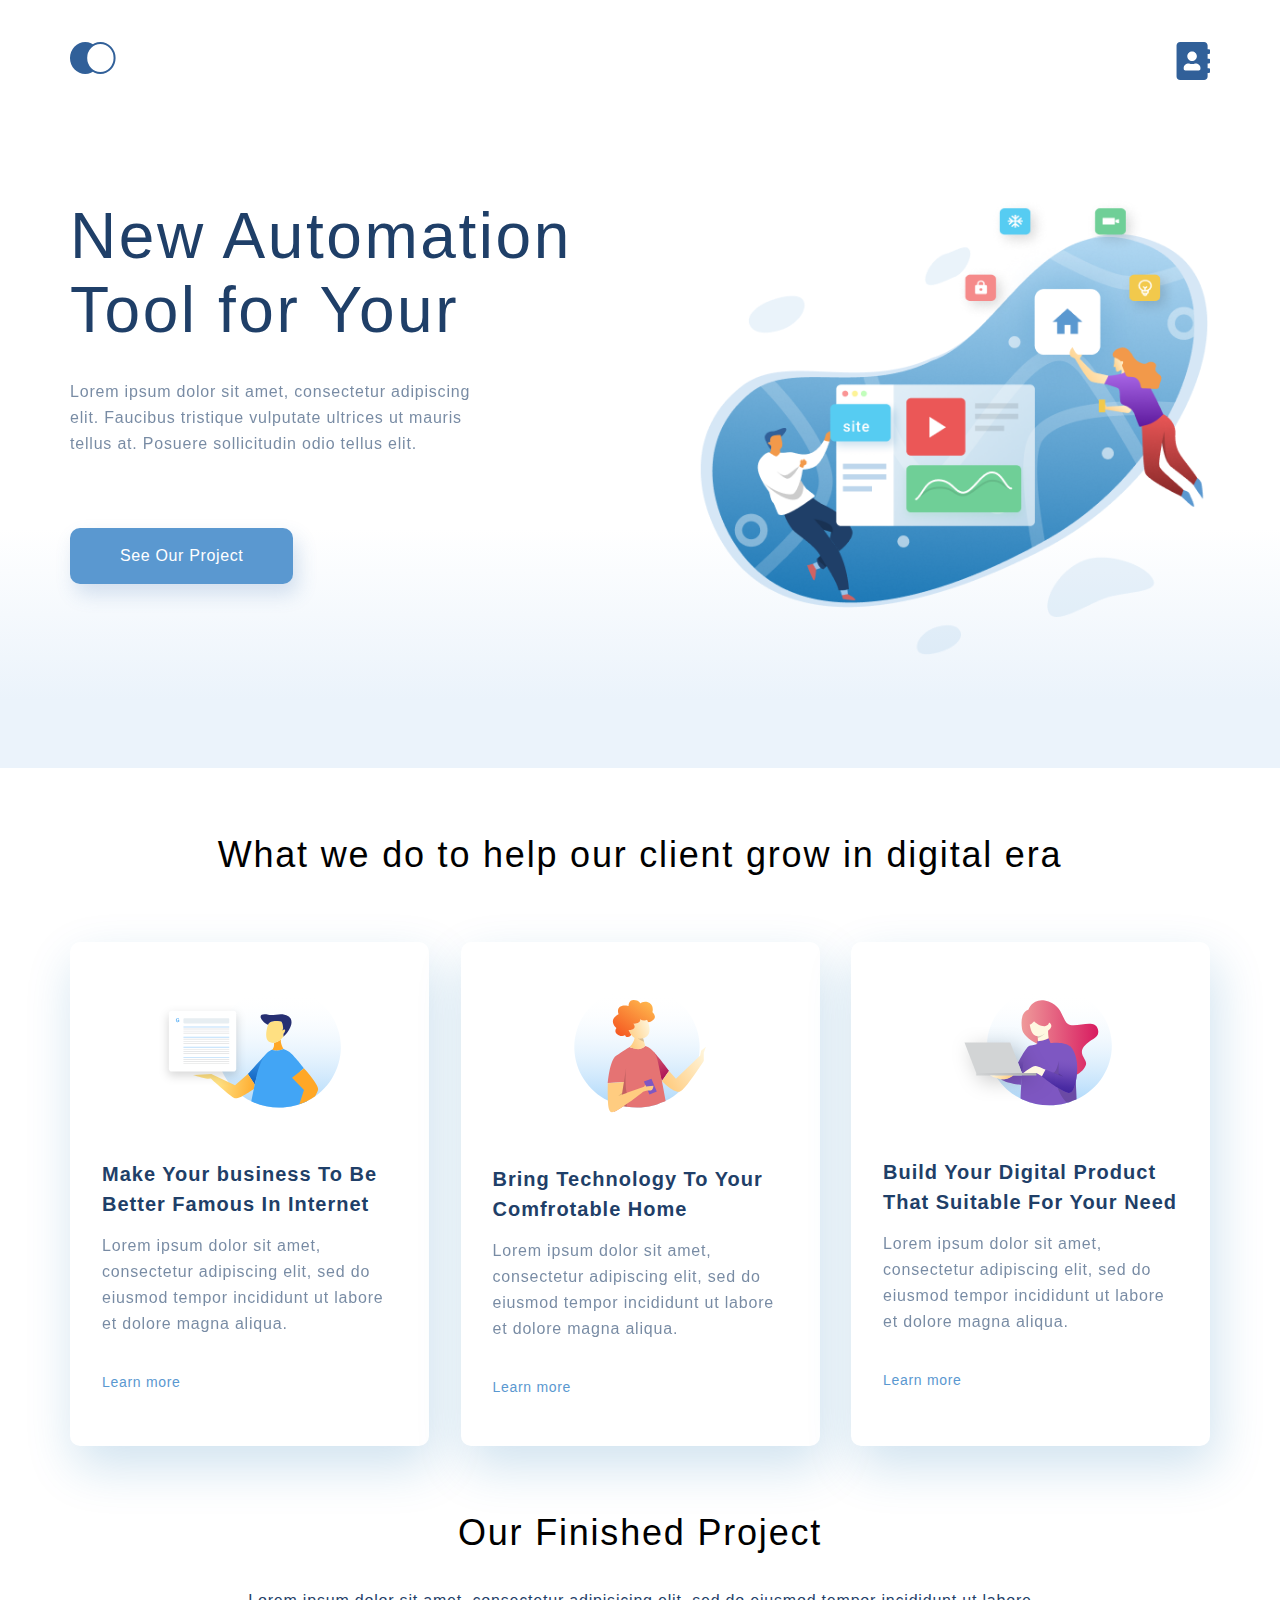
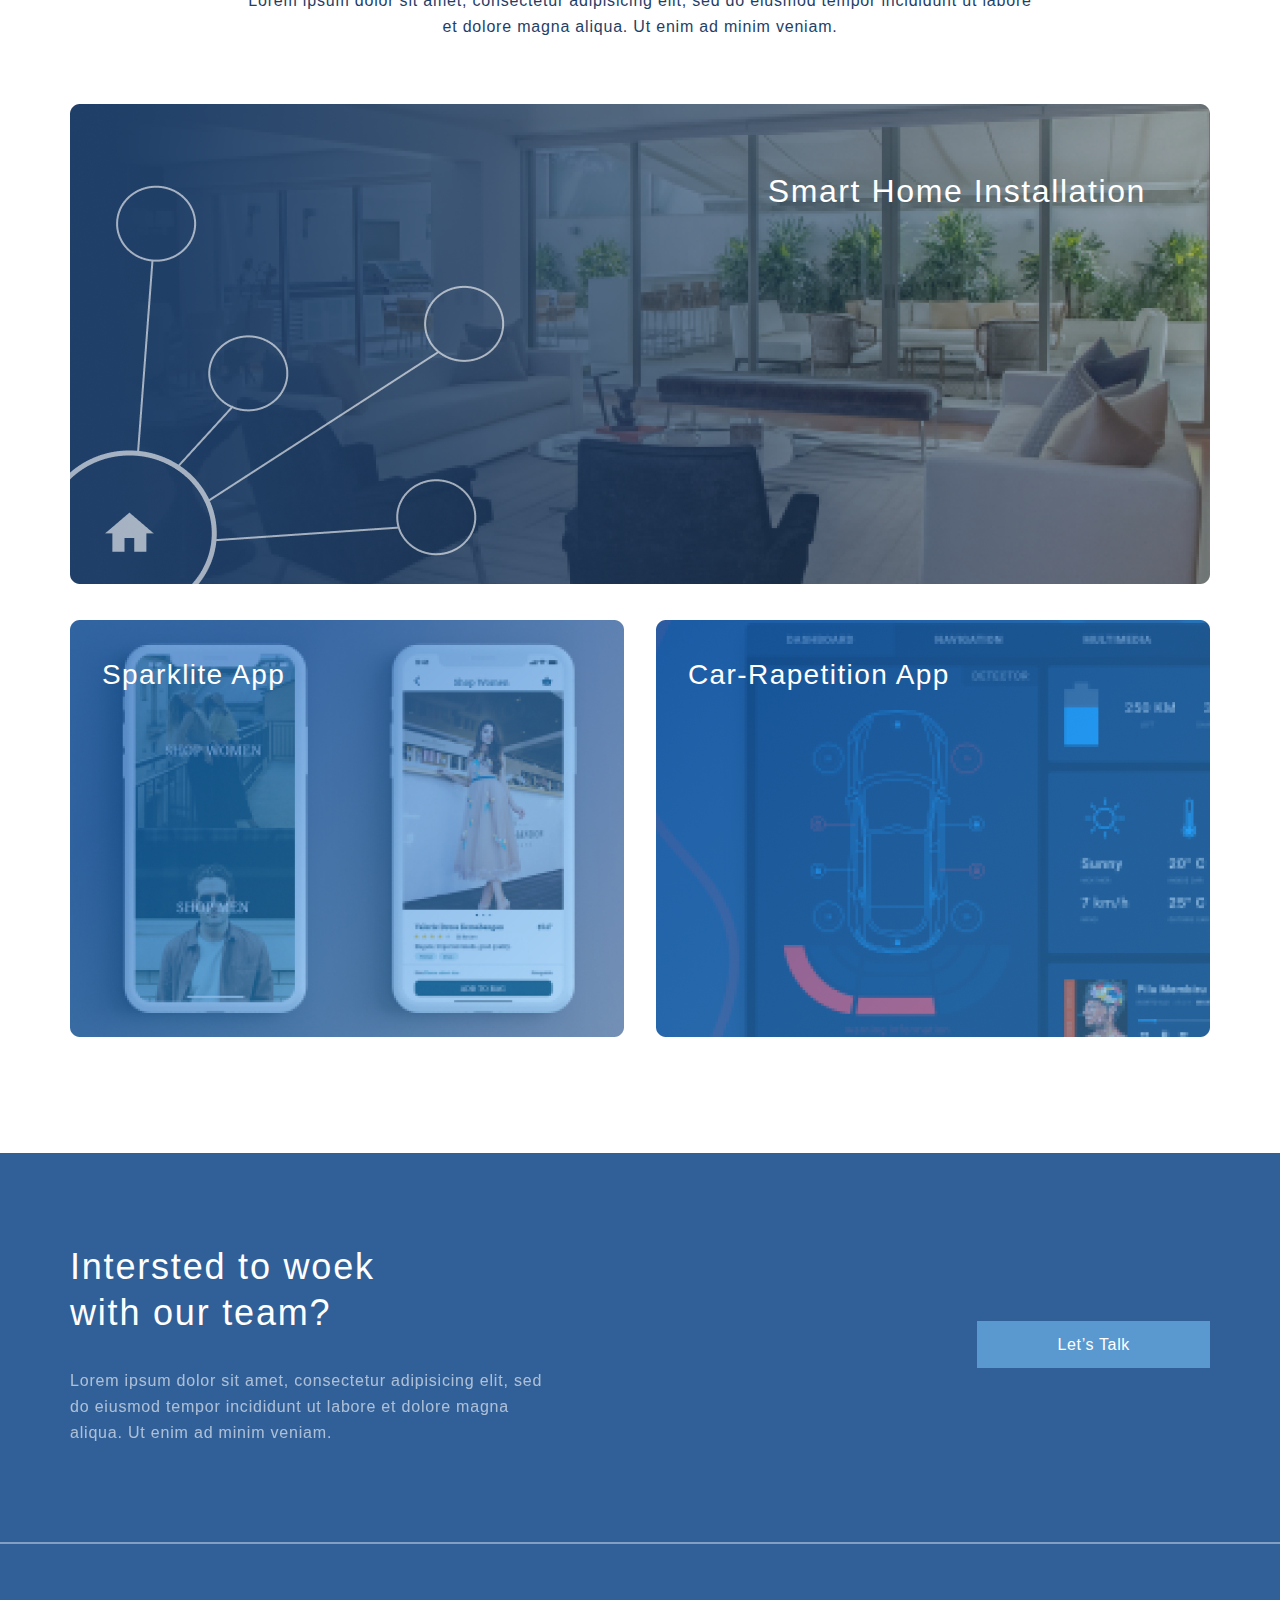
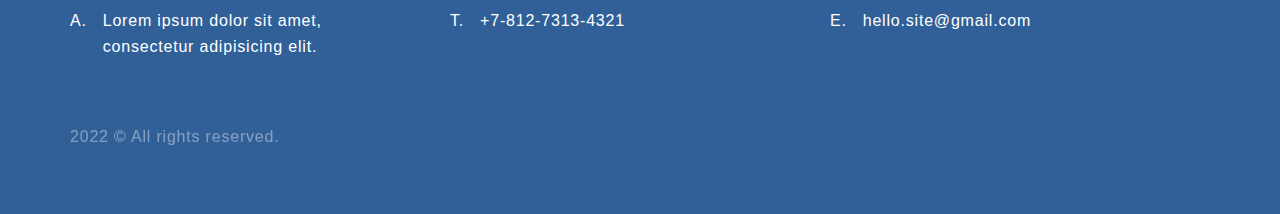
==== index.html @ 81e92c67 "Add files via upload" ====
<!DOCTYPE html>
<html lang="en">

<head>
    <meta charset="UTF-8">
    <meta http-equiv="X-UA-Compatible" content="IE=edge">
    <meta name="viewport" content="width=device-width, initial-scale=1.0">
    <link rel="stylesheet" href="style.css">
    <title>My website</title>
</head>

<body>
    <div class="top">
        <div class="container">
            <ul class="list top_menu">
                <li><a href="index.html"><img src="img/home.svg" alt="Logo"></a></li>
                <li><a href="contacts.html"><img src="img/contacts.svg" alt="Contacts"></a></li>
            </ul>
            <div class="top_text">
                <h1 class="top-heading">New Automation Tool for Your</h1>
                <p class="text">Lorem ipsum dolor sit amet, consectetur adipiscing elit. Faucibus tristique vulputate
                    ultrices ut mauris tellus at. Posuere sollicitudin odio tellus elit.</p>
                <a href="#" class="top_buttom">See Our Project</a>
            </div>
        </div>
    </div>

    <div class="what_we_do container">
        <h3 class="heading">What we do to help our client grow in digital era</h3>
        <div class="card_block">
            <div class="card_text">
                <img class="card_img" src="img/card_1.svg" alt="Card 1">
                <h4 class="mini-heading">Make Your business To Be Better Famous In Internet</h4>
                <p class="text">Lorem ipsum dolor sit amet, consectetur adipiscing elit, sed do eiusmod tempor
                    incididunt ut labore et dolore magna aliqua.</p>
                <a href="#" class="card_link">Learn more</a>
            </div>
            <div class="card_text">
                <img class="card_img" src="img/card_2.svg" alt="Card 2">
                <h4 class="mini-heading">Bring Technology To Your Comfrotable Home</h4>
                <p class="text">Lorem ipsum dolor sit amet, consectetur adipiscing elit, sed do eiusmod tempor
                    incididunt ut labore et dolore magna aliqua.</p>
                <a href="#" class="card_link">Learn more</a>
            </div>
            <div class="card_text">
                <img class="card_img" src="img/card_3.svg" alt="Card 3">
                <h4 class="mini-heading">Build Your Digital Product That Suitable For Your Need</h4>
                <p class="text">Lorem ipsum dolor sit amet, consectetur adipiscing elit, sed do eiusmod tempor
                    incididunt ut labore et dolore magna aliqua.</p>
                <a href="#" class="card_link">Learn more</a>
            </div>
        </div>
    </div>

    <div class="section container">
        <h3 class="heading">Our Finished Project</h3>
        <p class="text">Lorem ipsum dolor sit amet, consectetur adipisicing elit, sed do eiusmod tempor incididunt ut
            labore et dolore magna aliqua. Ut enim ad minim veniam.</p>
        <div class="section_item">
            <img class="section_img" src="img/section_1.png" alt="Photo 1">
            <p class="section_big_text">Smart Home Installation</p>
        </div>
        <div class="section_parent">
            <div class="section_item section_item_margin">
                <img class="section_img" src="img/section_2.png" alt="Photo 2">
                <p class="section_little_text">Sparklite App</p>
            </div>
            <div class="section_item">
                <img class="section_img" src="img/section_3.png" alt="Photo 3">
                <p class="section_little_text">Car-Rapetition App</p>
            </div>
        </div>
    </div>

    <div class="footer">
        <div class="footer_top container">
            <div class="footer_top_text">
                <h3 class="heading">Intersted to woek with our team?</h3>
                <p class="text">Lorem ipsum dolor sit amet, consectetur adipisicing elit, sed do eiusmod tempor
                    incididunt ut labore et dolore magna aliqua. Ut enim ad minim veniam.</p>
            </div>
            <div class="footer_buttom_block">
                <a href="#" class="footer_buttom">Let’s Talk</a>
            </div>
        </div>
        <hr class="hr">
        <div class="footer_bottom container">
            <ol class="footer_bottom_list_box">
                <li class="footer_bottom_list">Lorem ipsum dolor sit amet, consectetur
                    adipisicing elit.
                </li>
                <li class="footer_bottom_list">+7-812-7313-4321</li>
                <li class="footer_bottom_list">hello.site@gmail.com</li>
            </ol>
            <div class="footer_bottom_rights">
                <p class="text">2022 &copy; All rights reserved.</p>
            </div>
        </div>
    </div>
</body>

</html>
---- style.css ----
*{
    margin: 0;
    padding: 0;
}

.container {
    max-width: 1140px;
    margin: 0 auto;
}

.cont_container {
    max-width: 940px;
    margin: 0 auto;
}

body{ 
    font-family: sans-serif;
}

/* !!!!!!!!!!!!!!!!!!!!!!!!!!!!!!!!!!Настройка блоков шапки!!!!!!!!!!!!!!!!!!!!!!!!!!!!!!!!!!*/
.top{
    min-height: 768px;
    background: linear-gradient(0deg, #EBF3FB 8.84%, rgba(152, 195, 232, 0) 31.12%);
}

.top .container{
    display: flex;
    flex-direction: column;
    height: 100%;
}

.top_menu{
    margin-top: 42px;
    display: flex;
    justify-content: space-between;
}

.top_text{
    margin-top: 115px;
    flex-grow: 1;
    background-image: url(img/top_illustration.png);
    background-repeat: no-repeat;
    background-position: right top;
    background-size: 45%;
    padding-bottom: 80px;
}

.top-heading{
    width: 504px;
    font-weight: 300;
    font-size: 64px;
    line-height: 74px;
    letter-spacing: 0.04em;
    color: #1F3F68;
}

.top_text .text{
    width: 425px;
    margin-top: 32px;
}

.top_buttom{
    font-size: 16px;
    line-height: 26px;
    text-align: center;
    letter-spacing: 0.04em;
    color: #FFFFFF;
    background: #5A98D0;
    box-shadow: 5px 10px 20px rgba(53, 110, 173, 0.2);
    border-radius: 10px;
    margin-top: 71px;
    padding: 15px 50px;
    text-decoration: none;
    display: inline-block;
}

.top_contacts{
    background-image: url(img/top_contacts.png);
    background-size: cover;
    min-height: 250px;
    display: flex;
    margin: 54px 0px 57px;
}

.top_text_contacts{
    width: 780px;
    margin: 0px auto;
    text-align: center;
}

.top_text_contacts .text{
    font-weight: 400;
    font-size: 20px;
    line-height: 30px;
    text-align: center;
    letter-spacing: 0.04em; 
    color: rgba(255, 255, 255, 0.6);
    margin-bottom: 49px;
}

/* !!!!!!!!!!!!!!!!!!!!!!!!!!!!!!!!!!!!!Настройка блоков центра!!!!!!!!!!!!!!!!!!!!!!!!!!!!!!!*/
.what_we_do{
padding: 64px 0px;
}

.card_block{
    margin-top: 64px;
    display: flex;
    justify-content: space-between;
}

.card_text{
    width: 359px;
    padding: 44px 32px;
    box-sizing: border-box;
    background: #FFFFFF;
    box-shadow: 5px 20px 50px rgba(16, 112, 177, 0.2);
    border-radius: 10px;
    display: flex;
    flex-direction: column;
}

.card_img{
    align-self: center;
    margin-bottom: 51px;
}

.card_link{
    font-size: 14px;
    line-height: 30px;
    letter-spacing: 0.05em;
    color: #5A98D0;
    text-decoration: none;
    display: block;
    margin-top: 30px;
}

.section{
    margin-bottom: 112px;
}

.section .text{
    width: 70%;
    margin: 32px auto 64px;
    opacity: 1;
    text-align: center;
}

.section_parent{
    display: flex;
    justify-content: space-between;
    margin-top: 32px;
}

.section_item{
    position: relative;
    flex-grow: 1;
}

.section_item_margin{
    margin-right: 32px;
}

.section_img{
    width: 100%;
}

.section_big_text{
    font-size: 32px;
    line-height: 46px;
    text-align: right;
    letter-spacing: 0.05em;
    color: #FFFFFF;
    position: absolute;
    top: 64px;
    right: 64px;
}

.section_little_text{
    font-size: 28px;
    line-height: 46px;
    text-align: left;
    letter-spacing: 0.05em;
    color: #FFFFFF;
    position: absolute;
    top: 32px;
    left: 32px;
}

.WriteTo{
    display: flex;
    justify-content: space-between;
}

.main_text_contacts{
    width: 300px;
}

.main_text_contacts img{
    margin: 78px 0px 16px;
}

.main_text_contacts .mini-heading{
    letter-spacing: 0.04em;
    margin: 40px 0px 24px;
}

.main_text_contacts .list li{
    font-weight: 300;
    font-size: 16px;
    line-height: 26px;
    letter-spacing: 0.04em;
    color: #1F3F68;
    opacity: 0.6;
    margin-bottom: 16px;
}

.icPhone li::before {
    content: url(img/ic_phone_18px.svg);
    margin-right: 18px;
}

.icInternet img{
    margin: 0px 18px 0px 0px;
}

.icEmail img{
    margin: 0px 18px 0px 0px;
}

.link{
    font-weight: 400;
    font-size: 16px;
    line-height: 26px;
    letter-spacing: 0.05em;
    color: #1F3F68;
    text-decoration: none;
}

.main_form_send{
    width: 540px;
    padding: 56px;
    box-sizing: border-box;
    background: #FFFFFF;
    box-shadow: 5px 10px 50px rgba(16, 112, 177, 0.2);
    border-radius: 10px;
}

.main_form_send .mini-heading{
    margin-bottom: 48px;
}

.main_form_send p{
    font-weight: 400;
    font-size: 16px;
    line-height: 30px;
    letter-spacing: 0.04em;
    color: #1F3F68;
    opacity: 0.8;
}

.main_map_block{
    margin: 96px 0px 112px;
    text-align: center;
}

.map{
    width: 100%;
    height: 480px;
}

/* !!!!!!!!!!!!!!!!!!!!!!!!!!!!!!!!Настройка блоков подвала!!!!!!!!!!!!!!!!!!!!!!!!!!!!!!!!!*/
.footer{
    background: #316099;
}

.footer_top{
    display: flex;
    justify-content: space-between;
    padding: 91px 0px 96px;
}

.footer_top_text{
    width: 495px; 
}

.footer_top_text .heading{
    width: 340px;
    font-weight: normal;
    color: #FFFFFF;
    text-align: left;
}

.footer_top_text .text{
    color: #FFFFFF;
    margin-top: 32px;
}

.footer_buttom_block{
    align-self: center;
}

.footer_buttom{
    font-size: 16px;
    line-height: 26px;
    text-align: center;
    letter-spacing: 0.04em;
    color: #FFFFFF;
    background: #5A98D0;
    text-decoration: none;
    padding: 15px 80px;
}

.hr{
    opacity: 0.4;
    border: 1px solid #FFFFFF;
}

.footer_bottom{
    padding: 64px 0px;
}

.footer_bottom_list_box{
    display: flex;
    justify-content: space-between;
    font-size: 16px;
    line-height: 26px;
    letter-spacing: 0.05em;
    color: #FFFFFF;
}

.footer_bottom_list{
    flex-grow: 1;
    flex-basis: 33.3333%;
    display: flex;
    margin-right: 32px;
}

.footer_bottom_list:first-child::before{
    content: 'A. ';
    margin-right: 16px;
}

.footer_bottom_list:nth-child(2)::before{
    content: 'T. ';
    margin-right: 16px;
}

.footer_bottom_list:last-child::before{
    content: 'E. ';
    margin-right: 16px;
}


.footer_bottom_rights .text{
    margin-top: 64px;
    color: #FFFFFF;
    opacity: 0.4;
}

/* !!!!!!!!!!!!!!!!!!!!!!Настройка классов для тегов!!!!!!!!!!!!!!!!!!!!!!!!!!!!!!*/
.text{
    font-size: 16px;
    line-height: 26px;
    letter-spacing: 0.05em;
    opacity: 0.6;
    color: #1F3F68;
}

.heading{
    font-weight: 300;
    font-size: 36px;
    line-height: 46px;
    text-align: center;
    letter-spacing: 0.05em;
}

.heading-contact{
    font-weight: 500;
    font-size: 44px;
    line-height: 74px;
    letter-spacing: 0.04em;
    color: #FFFFFF;
    margin-bottom: 16px;
    margin-top: 50px;
}

.mini-heading{
    font-size: 20px;
    line-height: 30px;
    color: #1F3F68;
    letter-spacing: 0.05em;
    margin-bottom: 14px;
}

.list{
    list-style-type: none;
}

.input{
    height: 72px;
    width: 100%;
    padding: 21px 36px;
    border: 1px solid #356EAD;
    box-sizing: border-box;
    border-radius: 10px;
    margin: 8px 0px 32px;
    opacity: 0.4;
}

.inputText{
    height: 144px;
}

.button{
    margin-top: 72px;
    width: 100%;
    height: 72px;
    background: #5A98D0;
    box-shadow: 5px 20px 50px rgba(16, 112, 177, 0.2);
    border-radius: 10px;
    font-weight: 500;
    font-size: 16px;
    line-height: 26px;
    text-align: center;
    color: #FFFFFF;
    text-transform: uppercase;
}

@media (max-width: 1024px) {
    .container{
        padding-left: 32px;
        padding-right: 32px;
    }
/* !!!!!!!!!!!!!!!!!!!!!!!!!!!!!!!!!!Настройка блоков шапки!!!!!!!!!!!!!!!!!!!!!!!!!!!!!!!!!!*/
    .top_text{
        background-position: right 167px;
        padding-bottom: 170px;
    }

    .top_menu{
        margin-top: 21px;
    }

    .top_contacts{
        margin: 46px 0px 64px;
    }

    .top_text_contacts{
        width: 520px;
    }

    .button{
        margin-top: 48px;
    }
/* !!!!!!!!!!!!!!!!!!!!!!!!!!!!!!!!!!!!!Настройка блоков центра!!!!!!!!!!!!!!!!!!!!!!!!!!!!!!!*/
    .what_we_do{
        padding: 64px 32px 127px;
    }

    .card_block{
        flex-direction: column;
        align-items: center;
    }

    .card_text{
        margin-bottom: 32px;
    }

    .WriteTo{
        flex-direction: column;
        align-items: center;
    }

    .main_text_contacts img {
        margin: 0px 0px 16px;
    }

    .icInternet img {
        margin: 0px 18px 0px 0px;
    }

    .icEmail img {
        margin: 0px 18px 0px 0px;
    }

    .main_form_send{
        margin-top: 48px;
        width: 520px;
    }

    .section{
        margin-bottom: 109px;
    }

    .main_map_block{
        margin: 64px 0px;
    }

    .map{
        height: 392px;
    }
/* !!!!!!!!!!!!!!!!!!!!!!!!!!!!!!!!Настройка блоков подвала!!!!!!!!!!!!!!!!!!!!!!!!!!!!!!!!!*/

    .footer .container{
        padding-left: 117px;
        padding-right: 116px;
    }

    .footer_top{
        padding: 47px 0px 64px;
    }

    .footer_top_text{
        width: 336px;
    }

    .footer_buttom{
        padding: 10px 22px;
    }

    .footer_bottom_list_box{
        flex-direction: column;
    }

    .footer_bottom_list{
        margin-bottom: 25px;
    }

    .footer_bottom_rights .text {
        margin-top: 39px;
    }
}

@media (max-width: 667px) {
    .container {
        padding-left: 18px;
        padding-right: 18px;
    }
/* !!!!!!!!!!!!!!!!!!!!!!!!!!!!!!!!!!Настройка блоков шапки!!!!!!!!!!!!!!!!!!!!!!!!!!!!!!!!!!*/
    .top{
        min-height: 376px;
        padding-bottom: 41px;
        box-sizing: border-box;
    }

    .top_contacts{
        margin: 30px 0px 46px;
    }

    .top_menu{
        margin-top: 21px;
    }

    .top_text{
        margin-top: 36px;
        width: 100%;
        text-align: center;
        background-image: none;
        padding-bottom: 0px;
    }

    .top-heading{
        width: 100%;
        font-size: 32px;
        line-height: 38px;
    }

    .top_text .text{
        width: 100%;
        margin-top: 12px;
    }

    .top_buttom{
        font-size: 12px;
        line-height: 26px;
        margin-top: 32px;
        padding: 0px 8px;
    }

    .top_text_contacts{
        width: 341px;
    }

    .heading-contact{
        margin-bottom: 32px;
        font-size: 24px;
        line-height: 28px;
    }

    .top_text_contacts .text{
        font-size: 16px;
        margin-bottom: 61px;
    }
/* !!!!!!!!!!!!!!!!!!!!!!!!!!!!!!!!!!!!!Настройка блоков центра!!!!!!!!!!!!!!!!!!!!!!!!!!!!!!!*/
    .what_we_do{
        padding: 48px 18px 64px;
    }

    .heading{
        font-size: 24px;
        line-height: 28px;
    }
    .card_block{
        margin-top: 32px;
    }

    .card_text{
        width: 100%;
    }

    .section{
        margin-bottom: 82px;
    }

    .section .text{
        width: 100%;
    }

    .section_big_text{
        font-size: 16px;
        line-height: 19px;
        top: 16px;
        right: 16px;
    }

    .section_little_text{
        font-size: 16px;
        line-height: 19px;
        top: 26px;
        left: 16px;
    }

    .section_parent{
        flex-direction: column;
        margin-top: 16px;

    }

    .section_item_margin{
        margin: 0px 0px 16px;
    }

    .main_text_contacts .mini-heading{
        margin-top: 32px;
    }

    .main_form_send{
        width: 342px;
        padding: 36px;
    }

    .main_form_send .mini-heading{
        margin-bottom: 31px;
        font-size: 16px;
        letter-spacing: 0.04em;
    }

    .input{
        height: 46px;
        margin: 5px 0px 21px;
        padding: 13px 22px;
    }

    .inputText{
        height: 93px;
    }

    .button{
        height: 46px;
        margin-top: 25px;
    }

    .main_map_block{
        margin: 32px 0px;
    }

    .map{
        height: 349px;
    }
/* !!!!!!!!!!!!!!!!!!!!!!!!!!!!!!!!Настройка блоков подвала!!!!!!!!!!!!!!!!!!!!!!!!!!!!!!!!!*/

    .footer .container {
        padding-left: 16px;
        padding-right: 16px;
        text-align: center;
        flex-direction: column;
    }

    .footer_top{
        padding: 18px 16px 41px;
    }

    .footer_top_text .heading {
        text-align: center;
        width: 100%;
    }

    .footer_top_text {
        width: 100%;
    }

    .footer_buttom_block {
        margin-top: 40px;
    }

    .footer_bottom {
        padding: 32px 0px;
    }

    .footer_bottom_list{
        margin-bottom: 17px;
        text-align: left;
    }

    .footer_bottom_rights .text {
        margin-top: 20px;
    }
}
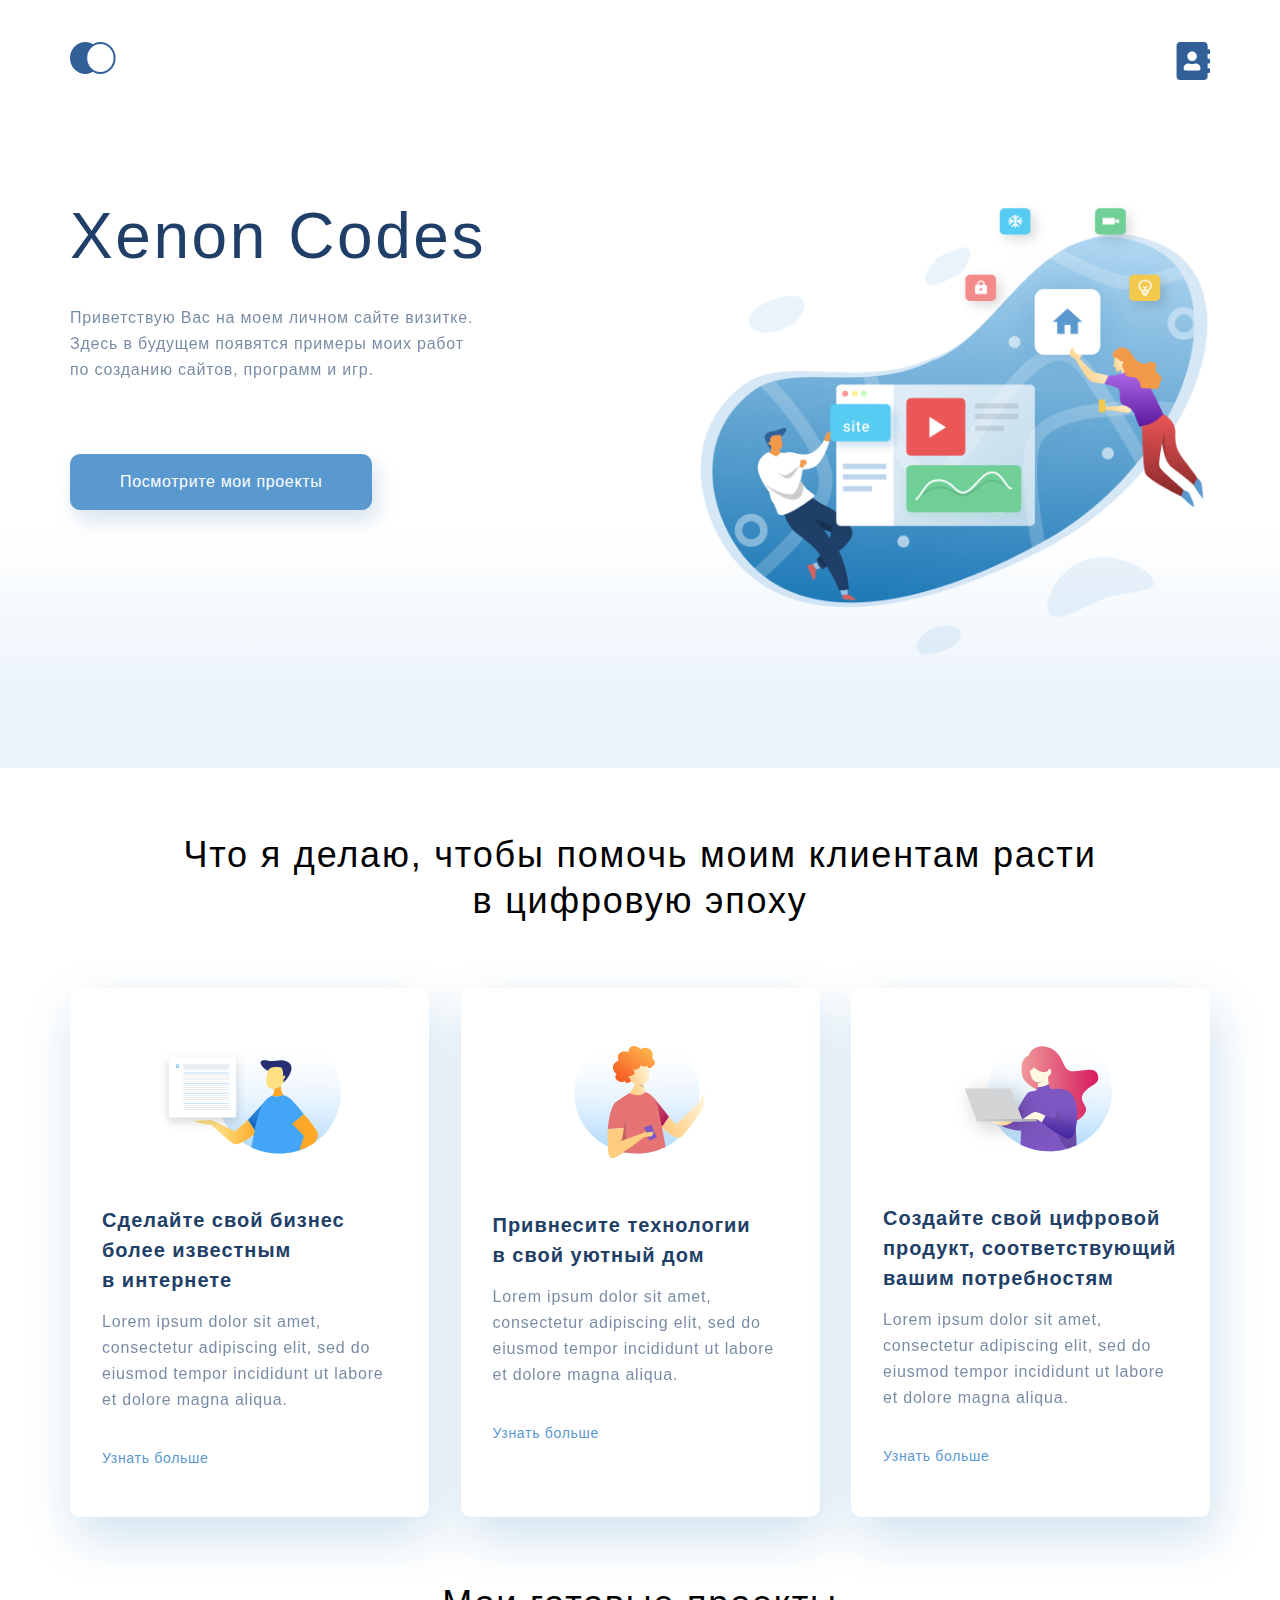
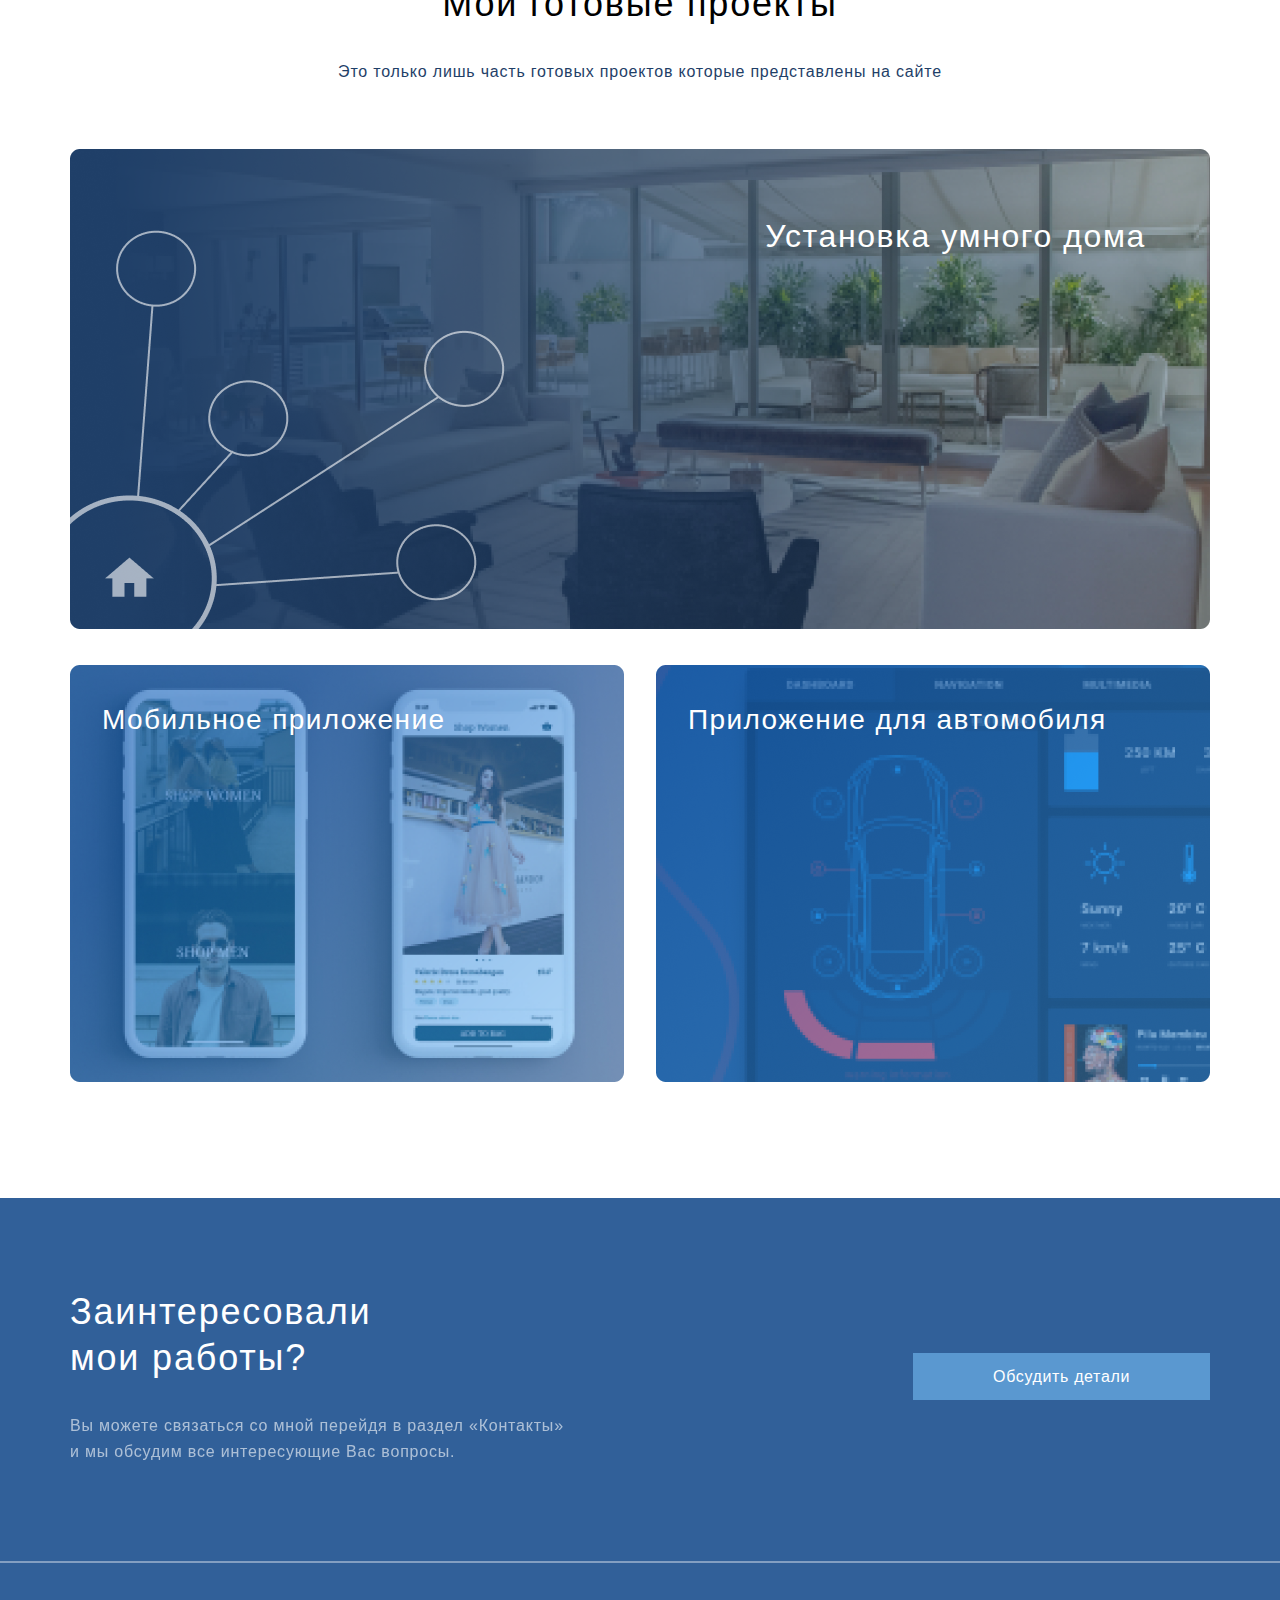
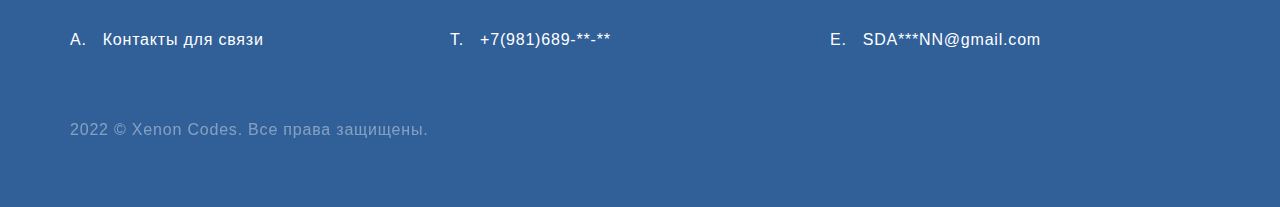
==== commit 538e3a44: "Translated into Russian + a couple of small changes in padding." ====
--- a/index.html
+++ b/index.html
@@ -17,57 +17,56 @@
                 <li><a href="contacts.html"><img src="img/contacts.svg" alt="Contacts"></a></li>
             </ul>
             <div class="top_text">
-                <h1 class="top-heading">New Automation Tool for Your</h1>
-                <p class="text">Lorem ipsum dolor sit amet, consectetur adipiscing elit. Faucibus tristique vulputate
-                    ultrices ut mauris tellus at. Posuere sollicitudin odio tellus elit.</p>
-                <a href="#" class="top_buttom">See Our Project</a>
+                <h1 class="top-heading">Xenon Codes</h1>
+                <p class="text">Приветствую Вас на&nbsp;моем личном сайте визитке. Здесь в&nbsp;будущем появятся примеры
+                    моих работ по&nbsp;созданию сайтов, программ и&nbsp;игр.</p>
+                <a href="#" class="top_buttom">Посмотрите мои проекты</a>
             </div>
         </div>
     </div>
 
     <div class="what_we_do container">
-        <h3 class="heading">What we do to help our client grow in digital era</h3>
+        <h3 class="heading">Что я&nbsp;делаю, чтобы помочь моим клиентам расти в&nbsp;цифровую эпоху</h3>
         <div class="card_block">
             <div class="card_text">
                 <img class="card_img" src="img/card_1.svg" alt="Card 1">
-                <h4 class="mini-heading">Make Your business To Be Better Famous In Internet</h4>
+                <h4 class="mini-heading">Сделайте свой бизнес более известным в&nbsp;интернете</h4>
                 <p class="text">Lorem ipsum dolor sit amet, consectetur adipiscing elit, sed do eiusmod tempor
                     incididunt ut labore et dolore magna aliqua.</p>
-                <a href="#" class="card_link">Learn more</a>
+                <a href="#" class="card_link">Узнать больше</a>
             </div>
             <div class="card_text">
                 <img class="card_img" src="img/card_2.svg" alt="Card 2">
-                <h4 class="mini-heading">Bring Technology To Your Comfrotable Home</h4>
+                <h4 class="mini-heading">Привнесите технологии в&nbsp;свой уютный дом</h4>
                 <p class="text">Lorem ipsum dolor sit amet, consectetur adipiscing elit, sed do eiusmod tempor
                     incididunt ut labore et dolore magna aliqua.</p>
-                <a href="#" class="card_link">Learn more</a>
+                <a href="#" class="card_link">Узнать больше</a>
             </div>
             <div class="card_text">
                 <img class="card_img" src="img/card_3.svg" alt="Card 3">
-                <h4 class="mini-heading">Build Your Digital Product That Suitable For Your Need</h4>
+                <h4 class="mini-heading">Создайте свой цифровой продукт, соответствующий вашим потребностям</h4>
                 <p class="text">Lorem ipsum dolor sit amet, consectetur adipiscing elit, sed do eiusmod tempor
                     incididunt ut labore et dolore magna aliqua.</p>
-                <a href="#" class="card_link">Learn more</a>
+                <a href="#" class="card_link">Узнать больше</a>
             </div>
         </div>
     </div>
 
     <div class="section container">
-        <h3 class="heading">Our Finished Project</h3>
-        <p class="text">Lorem ipsum dolor sit amet, consectetur adipisicing elit, sed do eiusmod tempor incididunt ut
-            labore et dolore magna aliqua. Ut enim ad minim veniam.</p>
+        <h3 class="heading">Мои готовые проекты</h3>
+        <p class="text">Это только лишь часть готовых проектов которые представлены на&nbsp;сайте</p>
         <div class="section_item">
             <img class="section_img" src="img/section_1.png" alt="Photo 1">
-            <p class="section_big_text">Smart Home Installation</p>
+            <p class="section_big_text">Установка умного дома</p>
         </div>
         <div class="section_parent">
             <div class="section_item section_item_margin">
                 <img class="section_img" src="img/section_2.png" alt="Photo 2">
-                <p class="section_little_text">Sparklite App</p>
+                <p class="section_little_text">Мобильное приложение</p>
             </div>
             <div class="section_item">
                 <img class="section_img" src="img/section_3.png" alt="Photo 3">
-                <p class="section_little_text">Car-Rapetition App</p>
+                <p class="section_little_text">Приложение для автомобиля</p>
             </div>
         </div>
     </div>
@@ -75,25 +74,24 @@
     <div class="footer">
         <div class="footer_top container">
             <div class="footer_top_text">
-                <h3 class="heading">Intersted to woek with our team?</h3>
-                <p class="text">Lorem ipsum dolor sit amet, consectetur adipisicing elit, sed do eiusmod tempor
-                    incididunt ut labore et dolore magna aliqua. Ut enim ad minim veniam.</p>
+                <h3 class="heading">Заинтересовали мои работы?</h3>
+                <p class="text">Вы&nbsp;можете связаться со&nbsp;мной перейдя в&nbsp;раздел &laquo;Контакты&raquo;
+                    и&nbsp;мы&nbsp;обсудим все интересующие Вас вопросы.</p>
             </div>
             <div class="footer_buttom_block">
-                <a href="#" class="footer_buttom">Let’s Talk</a>
+                <a href="contacts.html" class="footer_buttom">Обсудить детали</a>
             </div>
         </div>
         <hr class="hr">
         <div class="footer_bottom container">
             <ol class="footer_bottom_list_box">
-                <li class="footer_bottom_list">Lorem ipsum dolor sit amet, consectetur
-                    adipisicing elit.
+                <li class="footer_bottom_list">Контакты для связи
                 </li>
-                <li class="footer_bottom_list">+7-812-7313-4321</li>
-                <li class="footer_bottom_list">hello.site@gmail.com</li>
+                <li class="footer_bottom_list">+7(981)689-**-**</li>
+                <li class="footer_bottom_list">SDA***NN@gmail.com</li>
             </ol>
             <div class="footer_bottom_rights">
-                <p class="text">2022 &copy; All rights reserved.</p>
+                <p class="text">2022 &copy; Xenon Codes. Все права защищены.</p>
             </div>
         </div>
     </div>
--- a/style.css
+++ b/style.css
@@ -1,719 +1,743 @@
-*{
-    margin: 0;
-    padding: 0;
-}
-
-.container {
-    max-width: 1140px;
-    margin: 0 auto;
-}
-
-.cont_container {
-    max-width: 940px;
-    margin: 0 auto;
-}
-
-body{ 
-    font-family: sans-serif;
-}
-
-/* !!!!!!!!!!!!!!!!!!!!!!!!!!!!!!!!!!Настройка блоков шапки!!!!!!!!!!!!!!!!!!!!!!!!!!!!!!!!!!*/
-.top{
-    min-height: 768px;
-    background: linear-gradient(0deg, #EBF3FB 8.84%, rgba(152, 195, 232, 0) 31.12%);
-}
-
-.top .container{
-    display: flex;
-    flex-direction: column;
-    height: 100%;
-}
-
-.top_menu{
-    margin-top: 42px;
-    display: flex;
-    justify-content: space-between;
-}
-
-.top_text{
-    margin-top: 115px;
-    flex-grow: 1;
-    background-image: url(img/top_illustration.png);
-    background-repeat: no-repeat;
-    background-position: right top;
-    background-size: 45%;
-    padding-bottom: 80px;
-}
-
-.top-heading{
-    width: 504px;
-    font-weight: 300;
-    font-size: 64px;
-    line-height: 74px;
-    letter-spacing: 0.04em;
-    color: #1F3F68;
-}
-
-.top_text .text{
-    width: 425px;
-    margin-top: 32px;
-}
-
-.top_buttom{
-    font-size: 16px;
-    line-height: 26px;
-    text-align: center;
-    letter-spacing: 0.04em;
-    color: #FFFFFF;
-    background: #5A98D0;
-    box-shadow: 5px 10px 20px rgba(53, 110, 173, 0.2);
-    border-radius: 10px;
-    margin-top: 71px;
-    padding: 15px 50px;
-    text-decoration: none;
-    display: inline-block;
-}
-
-.top_contacts{
-    background-image: url(img/top_contacts.png);
-    background-size: cover;
-    min-height: 250px;
-    display: flex;
-    margin: 54px 0px 57px;
-}
-
-.top_text_contacts{
-    width: 780px;
-    margin: 0px auto;
-    text-align: center;
-}
-
-.top_text_contacts .text{
-    font-weight: 400;
-    font-size: 20px;
-    line-height: 30px;
-    text-align: center;
-    letter-spacing: 0.04em; 
-    color: rgba(255, 255, 255, 0.6);
-    margin-bottom: 49px;
-}
-
-/* !!!!!!!!!!!!!!!!!!!!!!!!!!!!!!!!!!!!!Настройка блоков центра!!!!!!!!!!!!!!!!!!!!!!!!!!!!!!!*/
-.what_we_do{
-padding: 64px 0px;
-}
-
-.card_block{
-    margin-top: 64px;
-    display: flex;
-    justify-content: space-between;
-}
-
-.card_text{
-    width: 359px;
-    padding: 44px 32px;
-    box-sizing: border-box;
-    background: #FFFFFF;
-    box-shadow: 5px 20px 50px rgba(16, 112, 177, 0.2);
-    border-radius: 10px;
-    display: flex;
-    flex-direction: column;
-}
-
-.card_img{
-    align-self: center;
-    margin-bottom: 51px;
-}
-
-.card_link{
-    font-size: 14px;
-    line-height: 30px;
-    letter-spacing: 0.05em;
-    color: #5A98D0;
-    text-decoration: none;
-    display: block;
-    margin-top: 30px;
-}
-
-.section{
-    margin-bottom: 112px;
-}
-
-.section .text{
-    width: 70%;
-    margin: 32px auto 64px;
-    opacity: 1;
-    text-align: center;
-}
-
-.section_parent{
-    display: flex;
-    justify-content: space-between;
-    margin-top: 32px;
-}
-
-.section_item{
-    position: relative;
-    flex-grow: 1;
-}
-
-.section_item_margin{
-    margin-right: 32px;
-}
-
-.section_img{
-    width: 100%;
-}
-
-.section_big_text{
-    font-size: 32px;
-    line-height: 46px;
-    text-align: right;
-    letter-spacing: 0.05em;
-    color: #FFFFFF;
-    position: absolute;
-    top: 64px;
-    right: 64px;
-}
-
-.section_little_text{
-    font-size: 28px;
-    line-height: 46px;
-    text-align: left;
-    letter-spacing: 0.05em;
-    color: #FFFFFF;
-    position: absolute;
-    top: 32px;
-    left: 32px;
-}
-
-.WriteTo{
-    display: flex;
-    justify-content: space-between;
-}
-
-.main_text_contacts{
-    width: 300px;
-}
-
-.main_text_contacts img{
-    margin: 78px 0px 16px;
-}
-
-.main_text_contacts .mini-heading{
-    letter-spacing: 0.04em;
-    margin: 40px 0px 24px;
-}
-
-.main_text_contacts .list li{
-    font-weight: 300;
-    font-size: 16px;
-    line-height: 26px;
-    letter-spacing: 0.04em;
-    color: #1F3F68;
-    opacity: 0.6;
-    margin-bottom: 16px;
-}
-
-.icPhone li::before {
-    content: url(img/ic_phone_18px.svg);
-    margin-right: 18px;
-}
-
-.icInternet img{
-    margin: 0px 18px 0px 0px;
-}
-
-.icEmail img{
-    margin: 0px 18px 0px 0px;
-}
-
-.link{
-    font-weight: 400;
-    font-size: 16px;
-    line-height: 26px;
-    letter-spacing: 0.05em;
-    color: #1F3F68;
-    text-decoration: none;
-}
-
-.main_form_send{
-    width: 540px;
-    padding: 56px;
-    box-sizing: border-box;
-    background: #FFFFFF;
-    box-shadow: 5px 10px 50px rgba(16, 112, 177, 0.2);
-    border-radius: 10px;
-}
-
-.main_form_send .mini-heading{
-    margin-bottom: 48px;
-}
-
-.main_form_send p{
-    font-weight: 400;
-    font-size: 16px;
-    line-height: 30px;
-    letter-spacing: 0.04em;
-    color: #1F3F68;
-    opacity: 0.8;
-}
-
-.main_map_block{
-    margin: 96px 0px 112px;
-    text-align: center;
-}
-
-.map{
-    width: 100%;
-    height: 480px;
-}
-
-/* !!!!!!!!!!!!!!!!!!!!!!!!!!!!!!!!Настройка блоков подвала!!!!!!!!!!!!!!!!!!!!!!!!!!!!!!!!!*/
-.footer{
-    background: #316099;
-}
-
-.footer_top{
-    display: flex;
-    justify-content: space-between;
-    padding: 91px 0px 96px;
-}
-
-.footer_top_text{
-    width: 495px; 
-}
-
-.footer_top_text .heading{
-    width: 340px;
-    font-weight: normal;
-    color: #FFFFFF;
-    text-align: left;
-}
-
-.footer_top_text .text{
-    color: #FFFFFF;
-    margin-top: 32px;
-}
-
-.footer_buttom_block{
-    align-self: center;
-}
-
-.footer_buttom{
-    font-size: 16px;
-    line-height: 26px;
-    text-align: center;
-    letter-spacing: 0.04em;
-    color: #FFFFFF;
-    background: #5A98D0;
-    text-decoration: none;
-    padding: 15px 80px;
-}
-
-.hr{
-    opacity: 0.4;
-    border: 1px solid #FFFFFF;
-}
-
-.footer_bottom{
-    padding: 64px 0px;
-}
-
-.footer_bottom_list_box{
-    display: flex;
-    justify-content: space-between;
-    font-size: 16px;
-    line-height: 26px;
-    letter-spacing: 0.05em;
-    color: #FFFFFF;
-}
-
-.footer_bottom_list{
-    flex-grow: 1;
-    flex-basis: 33.3333%;
-    display: flex;
-    margin-right: 32px;
-}
-
-.footer_bottom_list:first-child::before{
-    content: 'A. ';
-    margin-right: 16px;
-}
-
-.footer_bottom_list:nth-child(2)::before{
-    content: 'T. ';
-    margin-right: 16px;
-}
-
-.footer_bottom_list:last-child::before{
-    content: 'E. ';
-    margin-right: 16px;
-}
-
-
-.footer_bottom_rights .text{
-    margin-top: 64px;
-    color: #FFFFFF;
-    opacity: 0.4;
-}
-
-/* !!!!!!!!!!!!!!!!!!!!!!Настройка классов для тегов!!!!!!!!!!!!!!!!!!!!!!!!!!!!!!*/
-.text{
-    font-size: 16px;
-    line-height: 26px;
-    letter-spacing: 0.05em;
-    opacity: 0.6;
-    color: #1F3F68;
-}
-
-.heading{
-    font-weight: 300;
-    font-size: 36px;
-    line-height: 46px;
-    text-align: center;
-    letter-spacing: 0.05em;
-}
-
-.heading-contact{
-    font-weight: 500;
-    font-size: 44px;
-    line-height: 74px;
-    letter-spacing: 0.04em;
-    color: #FFFFFF;
-    margin-bottom: 16px;
-    margin-top: 50px;
-}
-
-.mini-heading{
-    font-size: 20px;
-    line-height: 30px;
-    color: #1F3F68;
-    letter-spacing: 0.05em;
-    margin-bottom: 14px;
-}
-
-.list{
-    list-style-type: none;
-}
-
-.input{
-    height: 72px;
-    width: 100%;
-    padding: 21px 36px;
-    border: 1px solid #356EAD;
-    box-sizing: border-box;
-    border-radius: 10px;
-    margin: 8px 0px 32px;
-    opacity: 0.4;
-}
-
-.inputText{
-    height: 144px;
-}
-
-.button{
-    margin-top: 72px;
-    width: 100%;
-    height: 72px;
-    background: #5A98D0;
-    box-shadow: 5px 20px 50px rgba(16, 112, 177, 0.2);
-    border-radius: 10px;
-    font-weight: 500;
-    font-size: 16px;
-    line-height: 26px;
-    text-align: center;
-    color: #FFFFFF;
-    text-transform: uppercase;
-}
-
-@media (max-width: 1024px) {
-    .container{
-        padding-left: 32px;
-        padding-right: 32px;
-    }
-/* !!!!!!!!!!!!!!!!!!!!!!!!!!!!!!!!!!Настройка блоков шапки!!!!!!!!!!!!!!!!!!!!!!!!!!!!!!!!!!*/
-    .top_text{
-        background-position: right 167px;
-        padding-bottom: 170px;
-    }
-
-    .top_menu{
-        margin-top: 21px;
-    }
-
-    .top_contacts{
-        margin: 46px 0px 64px;
-    }
-
-    .top_text_contacts{
-        width: 520px;
-    }
-
-    .button{
-        margin-top: 48px;
-    }
-/* !!!!!!!!!!!!!!!!!!!!!!!!!!!!!!!!!!!!!Настройка блоков центра!!!!!!!!!!!!!!!!!!!!!!!!!!!!!!!*/
-    .what_we_do{
-        padding: 64px 32px 127px;
-    }
-
-    .card_block{
-        flex-direction: column;
-        align-items: center;
-    }
-
-    .card_text{
-        margin-bottom: 32px;
-    }
-
-    .WriteTo{
-        flex-direction: column;
-        align-items: center;
-    }
-
-    .main_text_contacts img {
-        margin: 0px 0px 16px;
-    }
-
-    .icInternet img {
-        margin: 0px 18px 0px 0px;
-    }
-
-    .icEmail img {
-        margin: 0px 18px 0px 0px;
-    }
-
-    .main_form_send{
-        margin-top: 48px;
-        width: 520px;
-    }
-
-    .section{
-        margin-bottom: 109px;
-    }
-
-    .main_map_block{
-        margin: 64px 0px;
-    }
-
-    .map{
-        height: 392px;
-    }
-/* !!!!!!!!!!!!!!!!!!!!!!!!!!!!!!!!Настройка блоков подвала!!!!!!!!!!!!!!!!!!!!!!!!!!!!!!!!!*/
-
-    .footer .container{
-        padding-left: 117px;
-        padding-right: 116px;
-    }
-
-    .footer_top{
-        padding: 47px 0px 64px;
-    }
-
-    .footer_top_text{
-        width: 336px;
-    }
-
-    .footer_buttom{
-        padding: 10px 22px;
-    }
-
-    .footer_bottom_list_box{
-        flex-direction: column;
-    }
-
-    .footer_bottom_list{
-        margin-bottom: 25px;
-    }
-
-    .footer_bottom_rights .text {
-        margin-top: 39px;
-    }
-}
-
-@media (max-width: 667px) {
-    .container {
-        padding-left: 18px;
-        padding-right: 18px;
-    }
-/* !!!!!!!!!!!!!!!!!!!!!!!!!!!!!!!!!!Настройка блоков шапки!!!!!!!!!!!!!!!!!!!!!!!!!!!!!!!!!!*/
-    .top{
-        min-height: 376px;
-        padding-bottom: 41px;
-        box-sizing: border-box;
-    }
-
-    .top_contacts{
-        margin: 30px 0px 46px;
-    }
-
-    .top_menu{
-        margin-top: 21px;
-    }
-
-    .top_text{
-        margin-top: 36px;
-        width: 100%;
-        text-align: center;
-        background-image: none;
-        padding-bottom: 0px;
-    }
-
-    .top-heading{
-        width: 100%;
-        font-size: 32px;
-        line-height: 38px;
-    }
-
-    .top_text .text{
-        width: 100%;
-        margin-top: 12px;
-    }
-
-    .top_buttom{
-        font-size: 12px;
-        line-height: 26px;
-        margin-top: 32px;
-        padding: 0px 8px;
-    }
-
-    .top_text_contacts{
-        width: 341px;
-    }
-
-    .heading-contact{
-        margin-bottom: 32px;
-        font-size: 24px;
-        line-height: 28px;
-    }
-
-    .top_text_contacts .text{
-        font-size: 16px;
-        margin-bottom: 61px;
-    }
-/* !!!!!!!!!!!!!!!!!!!!!!!!!!!!!!!!!!!!!Настройка блоков центра!!!!!!!!!!!!!!!!!!!!!!!!!!!!!!!*/
-    .what_we_do{
-        padding: 48px 18px 64px;
-    }
-
-    .heading{
-        font-size: 24px;
-        line-height: 28px;
-    }
-    .card_block{
-        margin-top: 32px;
-    }
-
-    .card_text{
-        width: 100%;
-    }
-
-    .section{
-        margin-bottom: 82px;
-    }
-
-    .section .text{
-        width: 100%;
-    }
-
-    .section_big_text{
-        font-size: 16px;
-        line-height: 19px;
-        top: 16px;
-        right: 16px;
-    }
-
-    .section_little_text{
-        font-size: 16px;
-        line-height: 19px;
-        top: 26px;
-        left: 16px;
-    }
-
-    .section_parent{
-        flex-direction: column;
-        margin-top: 16px;
-
-    }
-
-    .section_item_margin{
-        margin: 0px 0px 16px;
-    }
-
-    .main_text_contacts .mini-heading{
-        margin-top: 32px;
-    }
-
-    .main_form_send{
-        width: 342px;
-        padding: 36px;
-    }
-
-    .main_form_send .mini-heading{
-        margin-bottom: 31px;
-        font-size: 16px;
-        letter-spacing: 0.04em;
-    }
-
-    .input{
-        height: 46px;
-        margin: 5px 0px 21px;
-        padding: 13px 22px;
-    }
-
-    .inputText{
-        height: 93px;
-    }
-
-    .button{
-        height: 46px;
-        margin-top: 25px;
-    }
-
-    .main_map_block{
-        margin: 32px 0px;
-    }
-
-    .map{
-        height: 349px;
-    }
-/* !!!!!!!!!!!!!!!!!!!!!!!!!!!!!!!!Настройка блоков подвала!!!!!!!!!!!!!!!!!!!!!!!!!!!!!!!!!*/
-
-    .footer .container {
-        padding-left: 16px;
-        padding-right: 16px;
-        text-align: center;
-        flex-direction: column;
-    }
-
-    .footer_top{
-        padding: 18px 16px 41px;
-    }
-
-    .footer_top_text .heading {
-        text-align: center;
-        width: 100%;
-    }
-
-    .footer_top_text {
-        width: 100%;
-    }
-
-    .footer_buttom_block {
-        margin-top: 40px;
-    }
-
-    .footer_bottom {
-        padding: 32px 0px;
-    }
-
-    .footer_bottom_list{
-        margin-bottom: 17px;
-        text-align: left;
-    }
-
-    .footer_bottom_rights .text {
-        margin-top: 20px;
-    }
-}+@charset "UTF-8";
+* {
+  margin: 0;
+  padding: 0;
+}
+
+.container {
+  max-width: 1140px;
+  margin: 0 auto;
+}
+
+.cont_container {
+  max-width: 940px;
+  margin: 0 auto;
+}
+
+body {
+  font-family: sans-serif;
+}
+
+/* !!!!!!!!!!!!!!!!!!!!!!!!!!!!!!!!!!Настройка блоков шапки!!!!!!!!!!!!!!!!!!!!!!!!!!!!!!!!!!*/
+.top {
+  min-height: 768px;
+  background: -webkit-gradient(linear, left bottom, left top, color-stop(8.84%, #EBF3FB), color-stop(31.12%, rgba(152, 195, 232, 0)));
+  background: linear-gradient(0deg, #EBF3FB 8.84%, rgba(152, 195, 232, 0) 31.12%);
+}
+
+.top .container {
+  display: -webkit-box;
+  display: -ms-flexbox;
+  display: flex;
+  -webkit-box-orient: vertical;
+  -webkit-box-direction: normal;
+      -ms-flex-direction: column;
+          flex-direction: column;
+  height: 100%;
+}
+
+.top_menu {
+  margin-top: 42px;
+  display: -webkit-box;
+  display: -ms-flexbox;
+  display: flex;
+  -webkit-box-pack: justify;
+      -ms-flex-pack: justify;
+          justify-content: space-between;
+}
+
+.top_text {
+  margin-top: 115px;
+  -webkit-box-flex: 1;
+      -ms-flex-positive: 1;
+          flex-grow: 1;
+  background-image: url(img/top_illustration.png);
+  background-repeat: no-repeat;
+  background-position: right top;
+  background-size: 45%;
+  padding-bottom: 150px;
+}
+
+.top-heading {
+  width: 504px;
+  font-weight: 300;
+  font-size: 64px;
+  line-height: 74px;
+  letter-spacing: 0.04em;
+  color: #1F3F68;
+}
+
+.top_text .text {
+  width: 425px;
+  margin-top: 32px;
+}
+
+.top_buttom {
+  font-size: 16px;
+  line-height: 26px;
+  text-align: center;
+  letter-spacing: 0.04em;
+  color: #FFFFFF;
+  background: #5A98D0;
+  -webkit-box-shadow: 5px 10px 20px rgba(53, 110, 173, 0.2);
+          box-shadow: 5px 10px 20px rgba(53, 110, 173, 0.2);
+  border-radius: 10px;
+  margin-top: 71px;
+  padding: 15px 50px;
+  text-decoration: none;
+  display: inline-block;
+}
+
+.top_contacts {
+  background-image: url(img/top_contacts.png);
+  background-size: cover;
+  min-height: 250px;
+  display: -webkit-box;
+  display: -ms-flexbox;
+  display: flex;
+  margin: 54px 0px 57px;
+}
+
+.top_text_contacts {
+  width: 780px;
+  margin: 0px auto;
+  text-align: center;
+}
+
+.top_text_contacts .text {
+  font-weight: 400;
+  font-size: 20px;
+  line-height: 30px;
+  text-align: center;
+  letter-spacing: 0.04em;
+  color: rgba(255, 255, 255, 0.6);
+  margin-bottom: 49px;
+}
+
+/* !!!!!!!!!!!!!!!!!!!!!!!!!!!!!!!!!!!!!Настройка блоков центра!!!!!!!!!!!!!!!!!!!!!!!!!!!!!!!*/
+.what_we_do {
+  padding: 64px 0px;
+}
+
+.card_block {
+  margin-top: 64px;
+  display: -webkit-box;
+  display: -ms-flexbox;
+  display: flex;
+  -webkit-box-pack: justify;
+      -ms-flex-pack: justify;
+          justify-content: space-between;
+}
+
+.card_text {
+  width: 359px;
+  padding: 44px 32px;
+  -webkit-box-sizing: border-box;
+          box-sizing: border-box;
+  background: #FFFFFF;
+  -webkit-box-shadow: 5px 20px 50px rgba(16, 112, 177, 0.2);
+          box-shadow: 5px 20px 50px rgba(16, 112, 177, 0.2);
+  border-radius: 10px;
+  display: -webkit-box;
+  display: -ms-flexbox;
+  display: flex;
+  -webkit-box-orient: vertical;
+  -webkit-box-direction: normal;
+      -ms-flex-direction: column;
+          flex-direction: column;
+}
+
+.card_img {
+  -ms-flex-item-align: center;
+      -ms-grid-row-align: center;
+      align-self: center;
+  margin-bottom: 51px;
+}
+
+.card_link {
+  font-size: 14px;
+  line-height: 30px;
+  letter-spacing: 0.05em;
+  color: #5A98D0;
+  text-decoration: none;
+  display: block;
+  margin-top: 30px;
+}
+
+.section {
+  margin-bottom: 112px;
+}
+
+.section .text {
+  width: 70%;
+  margin: 32px auto 64px;
+  opacity: 1;
+  text-align: center;
+}
+
+.section_parent {
+  display: -webkit-box;
+  display: -ms-flexbox;
+  display: flex;
+  -webkit-box-pack: justify;
+      -ms-flex-pack: justify;
+          justify-content: space-between;
+  margin-top: 32px;
+}
+
+.section_item {
+  position: relative;
+  -webkit-box-flex: 1;
+      -ms-flex-positive: 1;
+          flex-grow: 1;
+}
+
+.section_item_margin {
+  margin-right: 32px;
+}
+
+.section_img {
+  width: 100%;
+}
+
+.section_big_text {
+  font-size: 32px;
+  line-height: 46px;
+  text-align: right;
+  letter-spacing: 0.05em;
+  color: #FFFFFF;
+  position: absolute;
+  top: 64px;
+  right: 64px;
+}
+
+.section_little_text {
+  font-size: 28px;
+  line-height: 46px;
+  text-align: left;
+  letter-spacing: 0.05em;
+  color: #FFFFFF;
+  position: absolute;
+  top: 32px;
+  left: 32px;
+}
+
+.WriteTo {
+  display: -webkit-box;
+  display: -ms-flexbox;
+  display: flex;
+  -webkit-box-pack: justify;
+      -ms-flex-pack: justify;
+          justify-content: space-between;
+}
+
+.main_text_contacts {
+  width: 300px;
+}
+
+.main_text_contacts img {
+  margin: 78px 0px 16px;
+}
+
+.main_text_contacts .mini-heading {
+  letter-spacing: 0.04em;
+  margin: 40px 0px 24px;
+}
+
+.main_text_contacts .list li {
+  font-weight: 300;
+  font-size: 16px;
+  line-height: 26px;
+  letter-spacing: 0.04em;
+  color: #1F3F68;
+  opacity: 0.6;
+  margin-bottom: 16px;
+}
+
+.icPhone li::before {
+  content: url(img/ic_phone_18px.svg);
+  margin-right: 18px;
+}
+
+.icInternet img {
+  margin: 0px 18px 0px 0px;
+}
+
+.icEmail img {
+  margin: 0px 18px 0px 0px;
+}
+
+.link {
+  font-weight: 400;
+  font-size: 16px;
+  line-height: 26px;
+  letter-spacing: 0.05em;
+  color: #1F3F68;
+  text-decoration: none;
+}
+
+.main_form_send {
+  width: 540px;
+  padding: 56px;
+  -webkit-box-sizing: border-box;
+          box-sizing: border-box;
+  background: #FFFFFF;
+  -webkit-box-shadow: 5px 10px 50px rgba(16, 112, 177, 0.2);
+          box-shadow: 5px 10px 50px rgba(16, 112, 177, 0.2);
+  border-radius: 10px;
+}
+
+.main_form_send .mini-heading {
+  margin-bottom: 48px;
+}
+
+.main_form_send p {
+  font-weight: 400;
+  font-size: 16px;
+  line-height: 30px;
+  letter-spacing: 0.04em;
+  color: #1F3F68;
+  opacity: 0.8;
+}
+
+.main_map_block {
+  margin: 96px 0px 112px;
+  text-align: center;
+}
+
+.map {
+  width: 100%;
+  height: 480px;
+  border: 0px;
+}
+
+/* !!!!!!!!!!!!!!!!!!!!!!!!!!!!!!!!Настройка блоков подвала!!!!!!!!!!!!!!!!!!!!!!!!!!!!!!!!!*/
+.footer {
+  background: #316099;
+}
+
+.footer_top {
+  display: -webkit-box;
+  display: -ms-flexbox;
+  display: flex;
+  -webkit-box-pack: justify;
+      -ms-flex-pack: justify;
+          justify-content: space-between;
+  padding: 91px 0px 96px;
+}
+
+.footer_top_text {
+  width: 495px;
+}
+
+.footer_top_text .heading {
+  width: 340px;
+  font-weight: normal;
+  color: #FFFFFF;
+  text-align: left;
+}
+
+.footer_top_text .text {
+  color: #FFFFFF;
+  margin-top: 32px;
+}
+
+.footer_buttom_block {
+  -ms-flex-item-align: center;
+      -ms-grid-row-align: center;
+      align-self: center;
+}
+
+.footer_buttom {
+  font-size: 16px;
+  line-height: 26px;
+  text-align: center;
+  letter-spacing: 0.04em;
+  color: #FFFFFF;
+  background: #5A98D0;
+  text-decoration: none;
+  padding: 15px 80px;
+}
+
+.hr {
+  opacity: 0.4;
+  border: 1px solid #FFFFFF;
+}
+
+.footer_bottom {
+  padding: 64px 0px;
+}
+
+.footer_bottom_list_box {
+  display: -webkit-box;
+  display: -ms-flexbox;
+  display: flex;
+  -webkit-box-pack: justify;
+      -ms-flex-pack: justify;
+          justify-content: space-between;
+  font-size: 16px;
+  line-height: 26px;
+  letter-spacing: 0.05em;
+  color: #FFFFFF;
+}
+
+.footer_bottom_list {
+  -webkit-box-flex: 1;
+      -ms-flex-positive: 1;
+          flex-grow: 1;
+  -ms-flex-preferred-size: 33.3333%;
+      flex-basis: 33.3333%;
+  display: -webkit-box;
+  display: -ms-flexbox;
+  display: flex;
+  margin-right: 32px;
+}
+
+.footer_bottom_list:first-child::before {
+  content: 'A. ';
+  margin-right: 16px;
+}
+
+.footer_bottom_list:nth-child(2)::before {
+  content: 'T. ';
+  margin-right: 16px;
+}
+
+.footer_bottom_list:last-child::before {
+  content: 'E. ';
+  margin-right: 16px;
+}
+
+.footer_bottom_rights .text {
+  margin-top: 64px;
+  color: #FFFFFF;
+  opacity: 0.4;
+}
+
+/* !!!!!!!!!!!!!!!!!!!!!!Настройка классов для тегов!!!!!!!!!!!!!!!!!!!!!!!!!!!!!!*/
+.text {
+  font-size: 16px;
+  line-height: 26px;
+  letter-spacing: 0.05em;
+  opacity: 0.6;
+  color: #1F3F68;
+}
+
+.heading {
+  font-weight: 300;
+  font-size: 36px;
+  line-height: 46px;
+  text-align: center;
+  letter-spacing: 0.05em;
+}
+
+.heading-contact {
+  font-weight: 500;
+  font-size: 44px;
+  line-height: 74px;
+  letter-spacing: 0.04em;
+  color: #FFFFFF;
+  margin-bottom: 16px;
+  margin-top: 50px;
+}
+
+.mini-heading {
+  font-size: 20px;
+  line-height: 30px;
+  color: #1F3F68;
+  letter-spacing: 0.05em;
+  margin-bottom: 14px;
+}
+
+.list {
+  list-style-type: none;
+}
+
+.input {
+  height: 72px;
+  width: 100%;
+  padding: 21px 36px;
+  border: 1px solid #356EAD;
+  -webkit-box-sizing: border-box;
+          box-sizing: border-box;
+  border-radius: 10px;
+  margin: 8px 0px 32px;
+  opacity: 0.4;
+}
+
+.inputText {
+  height: 144px;
+}
+
+.button {
+  margin-top: 72px;
+  width: 100%;
+  height: 72px;
+  background: #5A98D0;
+  -webkit-box-shadow: 5px 20px 50px rgba(16, 112, 177, 0.2);
+          box-shadow: 5px 20px 50px rgba(16, 112, 177, 0.2);
+  border-radius: 10px;
+  font-weight: 500;
+  font-size: 16px;
+  line-height: 26px;
+  text-align: center;
+  color: #FFFFFF;
+  text-transform: uppercase;
+}
+
+@media (max-width: 1024px) {
+  .container {
+    padding-left: 32px;
+    padding-right: 32px;
+  }
+  /* !!!!!!!!!!!!!!!!!!!!!!!!!!!!!!!!!!Настройка блоков шапки!!!!!!!!!!!!!!!!!!!!!!!!!!!!!!!!!!*/
+  .top_text {
+    background-position: right 167px;
+    padding-bottom: 235px;
+  }
+  .top_menu {
+    margin-top: 21px;
+  }
+  .top_contacts {
+    margin: 46px 0px 64px;
+  }
+  .top_text_contacts {
+    width: 520px;
+  }
+  .button {
+    margin-top: 48px;
+  }
+  /* !!!!!!!!!!!!!!!!!!!!!!!!!!!!!!!!!!!!!Настройка блоков центра!!!!!!!!!!!!!!!!!!!!!!!!!!!!!!!*/
+  .what_we_do {
+    padding: 64px 32px 127px;
+  }
+  .card_block {
+    -webkit-box-orient: vertical;
+    -webkit-box-direction: normal;
+        -ms-flex-direction: column;
+            flex-direction: column;
+    -webkit-box-align: center;
+        -ms-flex-align: center;
+            align-items: center;
+  }
+  .card_text {
+    margin-bottom: 32px;
+  }
+  .WriteTo {
+    -webkit-box-orient: vertical;
+    -webkit-box-direction: normal;
+        -ms-flex-direction: column;
+            flex-direction: column;
+    -webkit-box-align: center;
+        -ms-flex-align: center;
+            align-items: center;
+  }
+  .main_text_contacts img {
+    margin: 0px 0px 16px;
+  }
+  .icInternet img {
+    margin: 0px 18px 0px 0px;
+  }
+  .icEmail img {
+    margin: 0px 18px 0px 0px;
+  }
+  .main_form_send {
+    margin-top: 48px;
+    width: 520px;
+  }
+  .section {
+    margin-bottom: 109px;
+  }
+  .main_map_block {
+    margin: 64px 0px;
+  }
+  .map {
+    height: 392px;
+  }
+  /* !!!!!!!!!!!!!!!!!!!!!!!!!!!!!!!!Настройка блоков подвала!!!!!!!!!!!!!!!!!!!!!!!!!!!!!!!!!*/
+  .footer .container {
+    padding-left: 117px;
+    padding-right: 116px;
+  }
+  .footer_top {
+    padding: 47px 0px 64px;
+  }
+  .footer_top_text {
+    width: 336px;
+  }
+  .footer_buttom {
+    padding: 10px 22px;
+  }
+  .footer_bottom_list_box {
+    -webkit-box-orient: vertical;
+    -webkit-box-direction: normal;
+        -ms-flex-direction: column;
+            flex-direction: column;
+  }
+  .footer_bottom_list {
+    margin-bottom: 25px;
+  }
+  .footer_bottom_rights .text {
+    margin-top: 39px;
+  }
+}
+
+@media (max-width: 667px) {
+  .container {
+    padding-left: 18px;
+    padding-right: 18px;
+  }
+  /* !!!!!!!!!!!!!!!!!!!!!!!!!!!!!!!!!!Настройка блоков шапки!!!!!!!!!!!!!!!!!!!!!!!!!!!!!!!!!!*/
+  .top {
+    min-height: 376px;
+    padding-bottom: 41px;
+    -webkit-box-sizing: border-box;
+            box-sizing: border-box;
+  }
+  .top_contacts {
+    margin: 30px 0px 46px;
+  }
+  .top_menu {
+    margin-top: 21px;
+  }
+  .top_text {
+    margin-top: 36px;
+    width: 100%;
+    text-align: center;
+    background-image: none;
+    padding-bottom: 0px;
+  }
+  .top-heading {
+    width: 100%;
+    font-size: 32px;
+    line-height: 38px;
+  }
+  .top_text .text {
+    width: 100%;
+    margin-top: 12px;
+  }
+  .top_buttom {
+    font-size: 12px;
+    line-height: 26px;
+    margin-top: 32px;
+    padding: 0px 8px;
+  }
+  .top_text_contacts {
+    width: 341px;
+  }
+  .heading-contact {
+    margin-bottom: 32px;
+    font-size: 24px;
+    line-height: 28px;
+  }
+  .top_text_contacts .text {
+    font-size: 16px;
+    margin-bottom: 61px;
+  }
+  /* !!!!!!!!!!!!!!!!!!!!!!!!!!!!!!!!!!!!!Настройка блоков центра!!!!!!!!!!!!!!!!!!!!!!!!!!!!!!!*/
+  .what_we_do {
+    padding: 48px 18px 64px;
+  }
+  .heading {
+    font-size: 24px;
+    line-height: 28px;
+  }
+  .card_block {
+    margin-top: 32px;
+  }
+  .card_text {
+    width: 100%;
+  }
+  .section {
+    margin-bottom: 82px;
+  }
+  .section .text {
+    width: 100%;
+  }
+  .section_big_text {
+    font-size: 16px;
+    line-height: 19px;
+    top: 16px;
+    right: 16px;
+  }
+  .section_little_text {
+    font-size: 16px;
+    line-height: 19px;
+    top: 26px;
+    left: 16px;
+  }
+  .section_parent {
+    -webkit-box-orient: vertical;
+    -webkit-box-direction: normal;
+        -ms-flex-direction: column;
+            flex-direction: column;
+    margin-top: 16px;
+  }
+  .section_item_margin {
+    margin: 0px 0px 16px;
+  }
+  .main_text_contacts .mini-heading {
+    margin-top: 32px;
+  }
+  .main_form_send {
+    width: 342px;
+    padding: 36px;
+  }
+  .main_form_send .mini-heading {
+    margin-bottom: 31px;
+    font-size: 16px;
+    letter-spacing: 0.04em;
+  }
+  .input {
+    height: 46px;
+    margin: 5px 0px 21px;
+    padding: 13px 22px;
+  }
+  .inputText {
+    height: 93px;
+  }
+  .button {
+    height: 46px;
+    margin-top: 25px;
+  }
+  .main_map_block {
+    margin: 32px 0px;
+  }
+  .map {
+    height: 349px;
+  }
+  /* !!!!!!!!!!!!!!!!!!!!!!!!!!!!!!!!Настройка блоков подвала!!!!!!!!!!!!!!!!!!!!!!!!!!!!!!!!!*/
+  .footer .container {
+    padding-left: 16px;
+    padding-right: 16px;
+    text-align: center;
+    -webkit-box-orient: vertical;
+    -webkit-box-direction: normal;
+        -ms-flex-direction: column;
+            flex-direction: column;
+  }
+  .footer_top {
+    padding: 18px 16px 41px;
+  }
+  .footer_top_text .heading {
+    text-align: center;
+    width: 100%;
+  }
+  .footer_top_text {
+    width: 100%;
+  }
+  .footer_buttom_block {
+    margin-top: 40px;
+  }
+  .footer_bottom {
+    padding: 32px 0px;
+  }
+  .footer_bottom_list {
+    margin-bottom: 17px;
+    text-align: left;
+  }
+  .footer_bottom_rights .text {
+    margin-top: 20px;
+  }
+}
+/*# sourceMappingURL=style.css.map */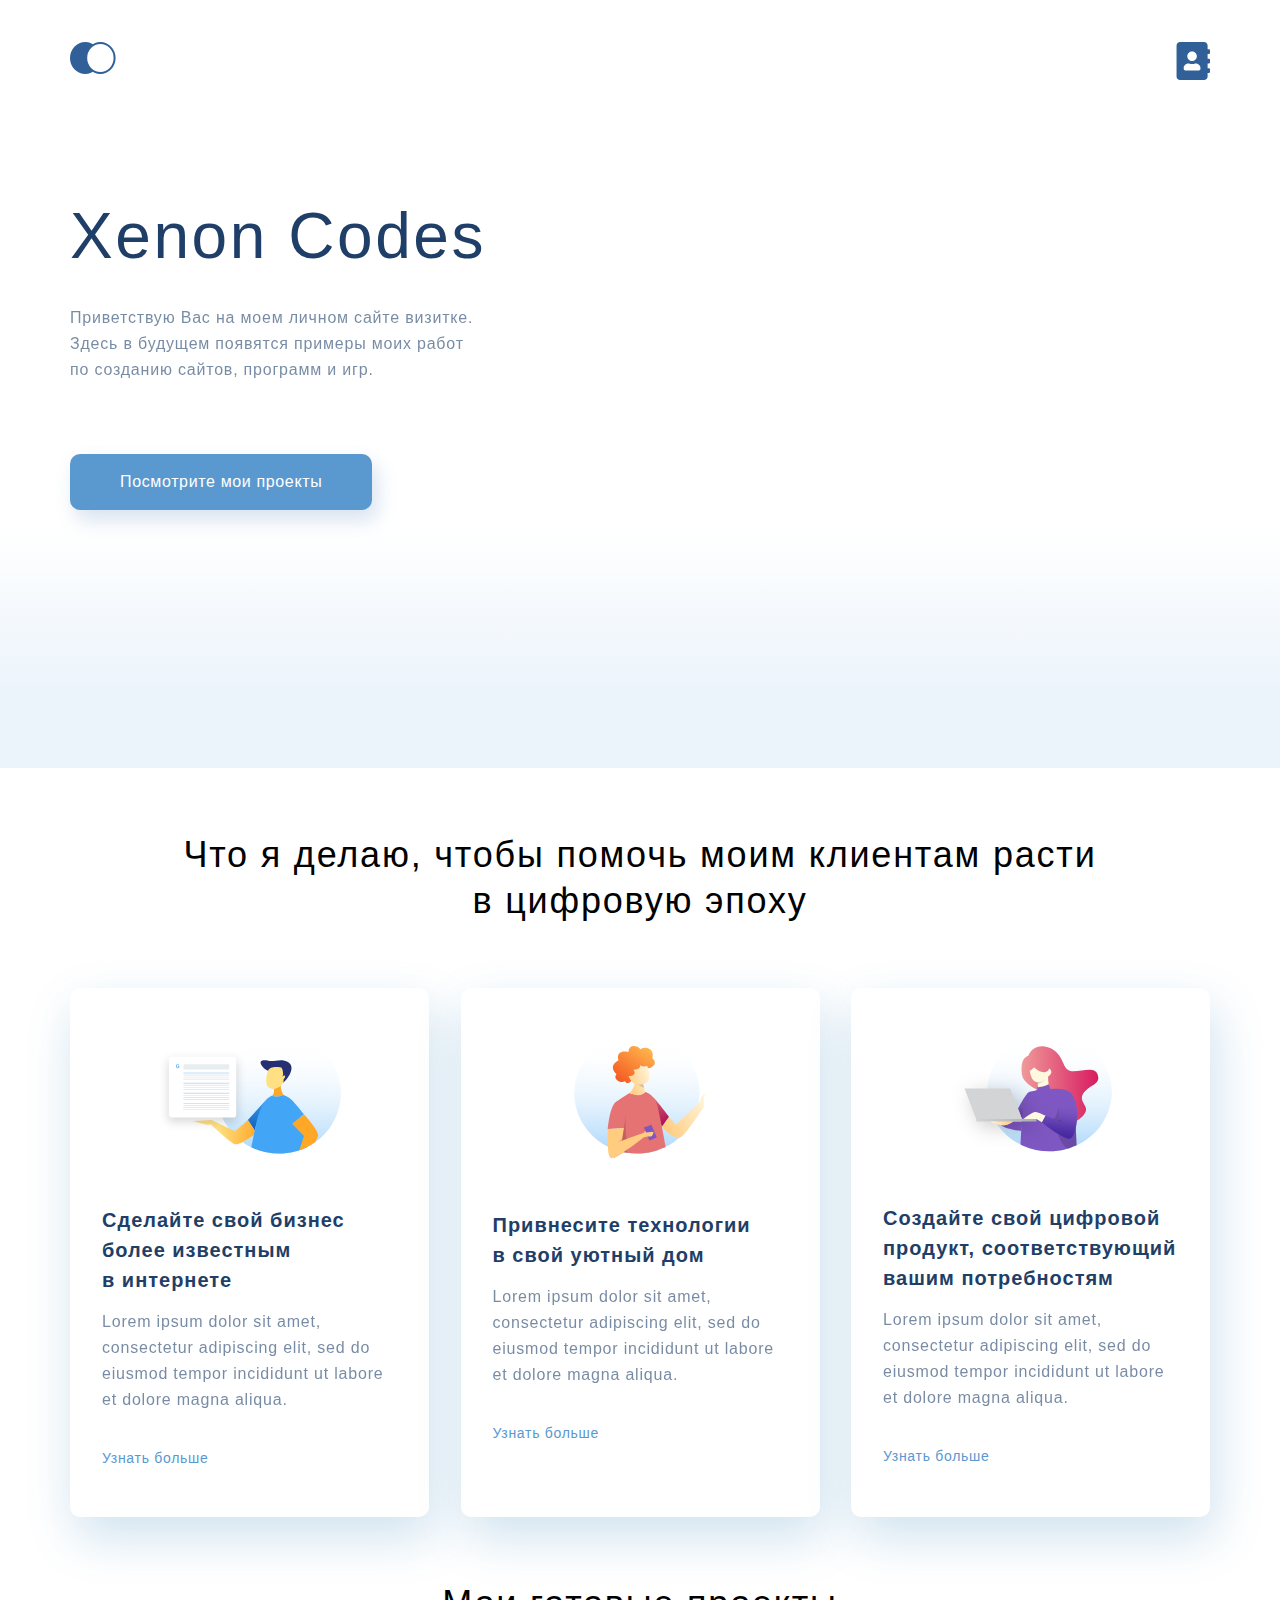
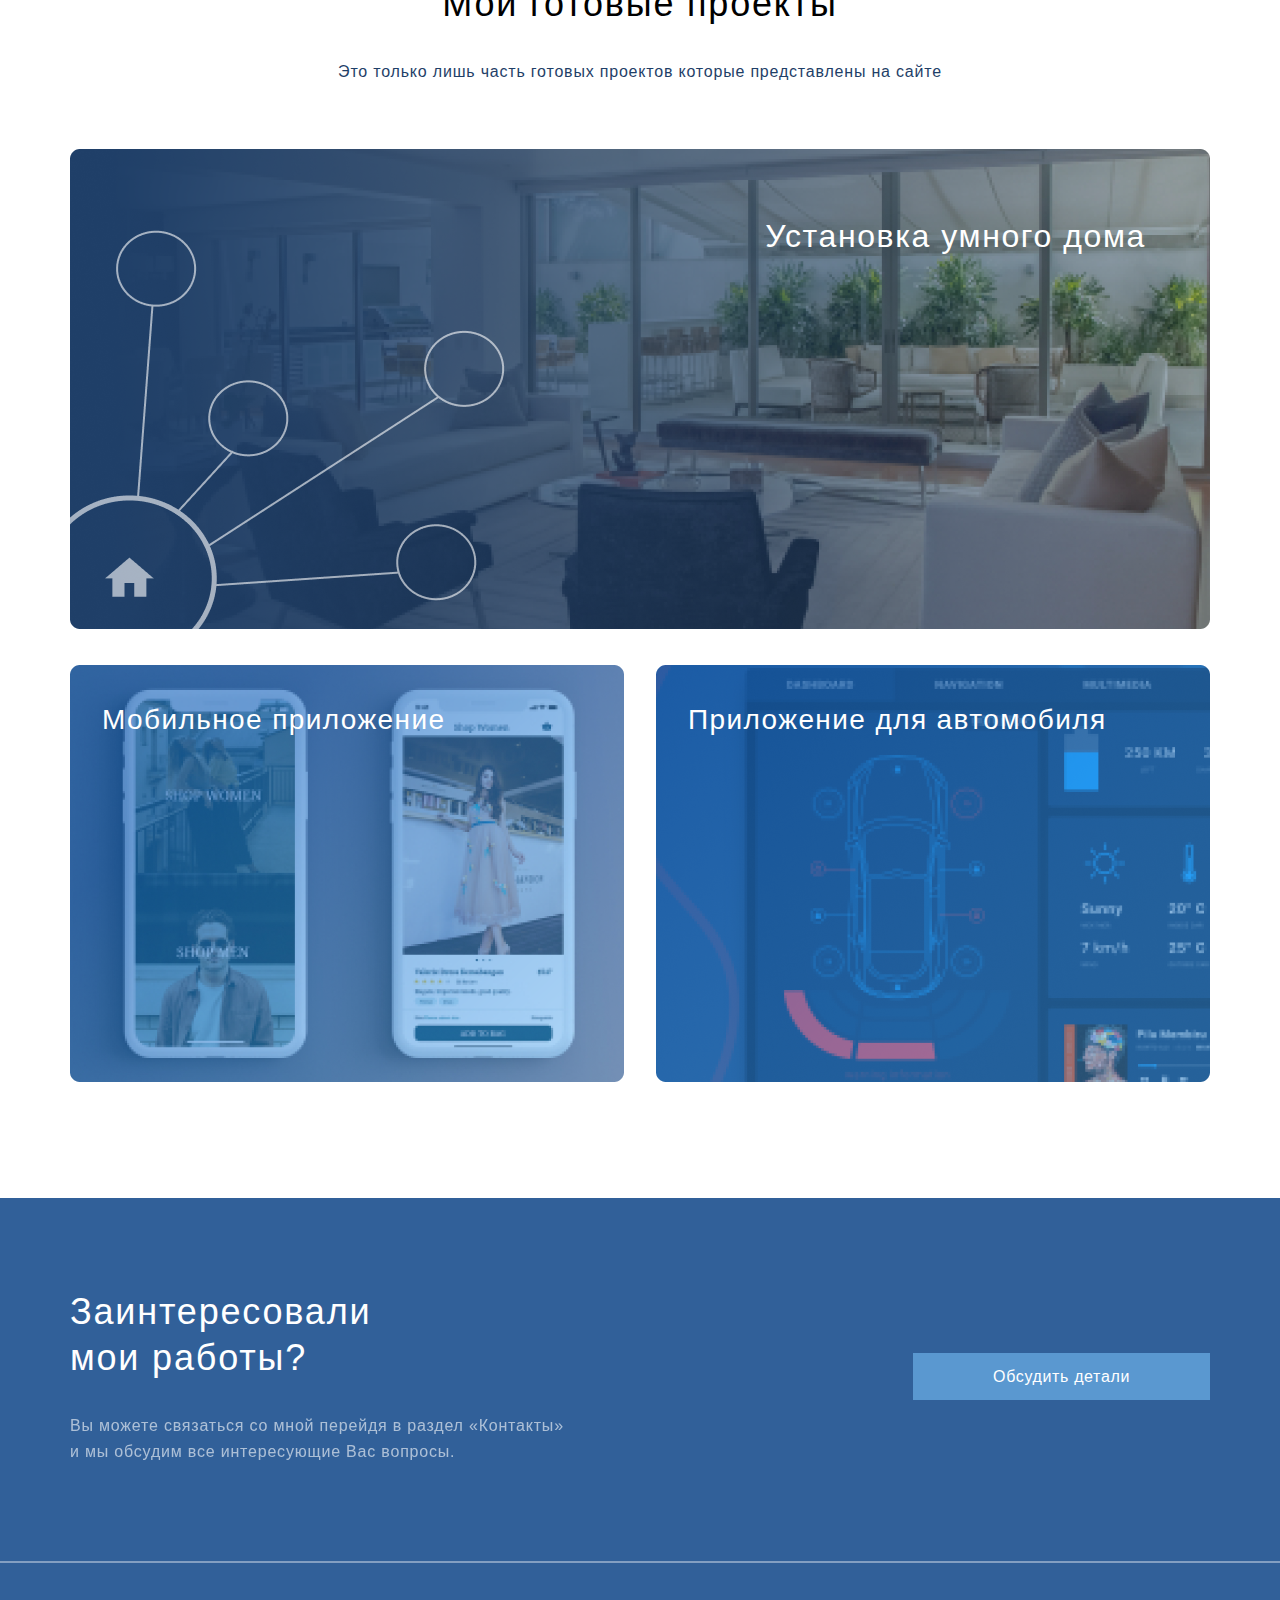
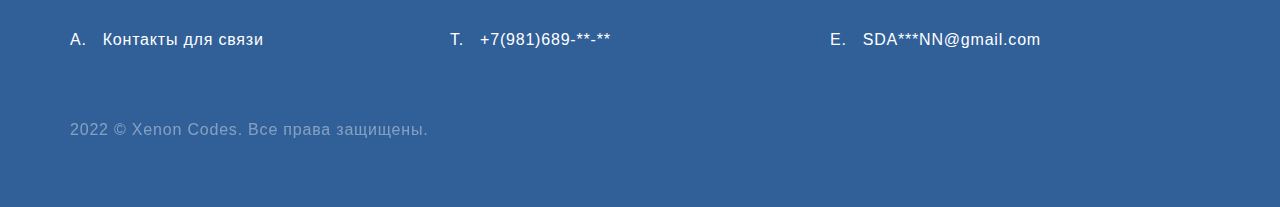
==== commit 6f5058dd: "file location changes" ====
--- a/index.html
+++ b/index.html
@@ -5,7 +5,7 @@
     <meta charset="UTF-8">
     <meta http-equiv="X-UA-Compatible" content="IE=edge">
     <meta name="viewport" content="width=device-width, initial-scale=1.0">
-    <link rel="stylesheet" href="style.css">
+    <link rel="stylesheet" href="./css/style.css">
     <title>My website</title>
 </head>
 
--- a/css/style.css
+++ b/css/style.css
@@ -0,0 +1,743 @@
+@charset "UTF-8";
+* {
+  margin: 0;
+  padding: 0;
+}
+
+.container {
+  max-width: 1140px;
+  margin: 0 auto;
+}
+
+.cont_container {
+  max-width: 940px;
+  margin: 0 auto;
+}
+
+body {
+  font-family: sans-serif;
+}
+
+/* !!!!!!!!!!!!!!!!!!!!!!!!!!!!!!!!!!Настройка блоков шапки!!!!!!!!!!!!!!!!!!!!!!!!!!!!!!!!!!*/
+.top {
+  min-height: 768px;
+  background: -webkit-gradient(linear, left bottom, left top, color-stop(8.84%, #EBF3FB), color-stop(31.12%, rgba(152, 195, 232, 0)));
+  background: linear-gradient(0deg, #EBF3FB 8.84%, rgba(152, 195, 232, 0) 31.12%);
+}
+
+.top .container {
+  display: -webkit-box;
+  display: -ms-flexbox;
+  display: flex;
+  -webkit-box-orient: vertical;
+  -webkit-box-direction: normal;
+      -ms-flex-direction: column;
+          flex-direction: column;
+  height: 100%;
+}
+
+.top_menu {
+  margin-top: 42px;
+  display: -webkit-box;
+  display: -ms-flexbox;
+  display: flex;
+  -webkit-box-pack: justify;
+      -ms-flex-pack: justify;
+          justify-content: space-between;
+}
+
+.top_text {
+  margin-top: 115px;
+  -webkit-box-flex: 1;
+      -ms-flex-positive: 1;
+          flex-grow: 1;
+  background-image: url(img/top_illustration.png);
+  background-repeat: no-repeat;
+  background-position: right top;
+  background-size: 45%;
+  padding-bottom: 150px;
+}
+
+.top-heading {
+  width: 504px;
+  font-weight: 300;
+  font-size: 64px;
+  line-height: 74px;
+  letter-spacing: 0.04em;
+  color: #1F3F68;
+}
+
+.top_text .text {
+  width: 425px;
+  margin-top: 32px;
+}
+
+.top_buttom {
+  font-size: 16px;
+  line-height: 26px;
+  text-align: center;
+  letter-spacing: 0.04em;
+  color: #FFFFFF;
+  background: #5A98D0;
+  -webkit-box-shadow: 5px 10px 20px rgba(53, 110, 173, 0.2);
+          box-shadow: 5px 10px 20px rgba(53, 110, 173, 0.2);
+  border-radius: 10px;
+  margin-top: 71px;
+  padding: 15px 50px;
+  text-decoration: none;
+  display: inline-block;
+}
+
+.top_contacts {
+  background-image: url(img/top_contacts.png);
+  background-size: cover;
+  min-height: 250px;
+  display: -webkit-box;
+  display: -ms-flexbox;
+  display: flex;
+  margin: 54px 0px 57px;
+}
+
+.top_text_contacts {
+  width: 780px;
+  margin: 0px auto;
+  text-align: center;
+}
+
+.top_text_contacts .text {
+  font-weight: 400;
+  font-size: 20px;
+  line-height: 30px;
+  text-align: center;
+  letter-spacing: 0.04em;
+  color: rgba(255, 255, 255, 0.6);
+  margin-bottom: 49px;
+}
+
+/* !!!!!!!!!!!!!!!!!!!!!!!!!!!!!!!!!!!!!Настройка блоков центра!!!!!!!!!!!!!!!!!!!!!!!!!!!!!!!*/
+.what_we_do {
+  padding: 64px 0px;
+}
+
+.card_block {
+  margin-top: 64px;
+  display: -webkit-box;
+  display: -ms-flexbox;
+  display: flex;
+  -webkit-box-pack: justify;
+      -ms-flex-pack: justify;
+          justify-content: space-between;
+}
+
+.card_text {
+  width: 359px;
+  padding: 44px 32px;
+  -webkit-box-sizing: border-box;
+          box-sizing: border-box;
+  background: #FFFFFF;
+  -webkit-box-shadow: 5px 20px 50px rgba(16, 112, 177, 0.2);
+          box-shadow: 5px 20px 50px rgba(16, 112, 177, 0.2);
+  border-radius: 10px;
+  display: -webkit-box;
+  display: -ms-flexbox;
+  display: flex;
+  -webkit-box-orient: vertical;
+  -webkit-box-direction: normal;
+      -ms-flex-direction: column;
+          flex-direction: column;
+}
+
+.card_img {
+  -ms-flex-item-align: center;
+      -ms-grid-row-align: center;
+      align-self: center;
+  margin-bottom: 51px;
+}
+
+.card_link {
+  font-size: 14px;
+  line-height: 30px;
+  letter-spacing: 0.05em;
+  color: #5A98D0;
+  text-decoration: none;
+  display: block;
+  margin-top: 30px;
+}
+
+.section {
+  margin-bottom: 112px;
+}
+
+.section .text {
+  width: 70%;
+  margin: 32px auto 64px;
+  opacity: 1;
+  text-align: center;
+}
+
+.section_parent {
+  display: -webkit-box;
+  display: -ms-flexbox;
+  display: flex;
+  -webkit-box-pack: justify;
+      -ms-flex-pack: justify;
+          justify-content: space-between;
+  margin-top: 32px;
+}
+
+.section_item {
+  position: relative;
+  -webkit-box-flex: 1;
+      -ms-flex-positive: 1;
+          flex-grow: 1;
+}
+
+.section_item_margin {
+  margin-right: 32px;
+}
+
+.section_img {
+  width: 100%;
+}
+
+.section_big_text {
+  font-size: 32px;
+  line-height: 46px;
+  text-align: right;
+  letter-spacing: 0.05em;
+  color: #FFFFFF;
+  position: absolute;
+  top: 64px;
+  right: 64px;
+}
+
+.section_little_text {
+  font-size: 28px;
+  line-height: 46px;
+  text-align: left;
+  letter-spacing: 0.05em;
+  color: #FFFFFF;
+  position: absolute;
+  top: 32px;
+  left: 32px;
+}
+
+.WriteTo {
+  display: -webkit-box;
+  display: -ms-flexbox;
+  display: flex;
+  -webkit-box-pack: justify;
+      -ms-flex-pack: justify;
+          justify-content: space-between;
+}
+
+.main_text_contacts {
+  width: 300px;
+}
+
+.main_text_contacts img {
+  margin: 78px 0px 16px;
+}
+
+.main_text_contacts .mini-heading {
+  letter-spacing: 0.04em;
+  margin: 40px 0px 24px;
+}
+
+.main_text_contacts .list li {
+  font-weight: 300;
+  font-size: 16px;
+  line-height: 26px;
+  letter-spacing: 0.04em;
+  color: #1F3F68;
+  opacity: 0.6;
+  margin-bottom: 16px;
+}
+
+.icPhone li::before {
+  content: url(img/ic_phone_18px.svg);
+  margin-right: 18px;
+}
+
+.icInternet img {
+  margin: 0px 18px 0px 0px;
+}
+
+.icEmail img {
+  margin: 0px 18px 0px 0px;
+}
+
+.link {
+  font-weight: 400;
+  font-size: 16px;
+  line-height: 26px;
+  letter-spacing: 0.05em;
+  color: #1F3F68;
+  text-decoration: none;
+}
+
+.main_form_send {
+  width: 540px;
+  padding: 56px;
+  -webkit-box-sizing: border-box;
+          box-sizing: border-box;
+  background: #FFFFFF;
+  -webkit-box-shadow: 5px 10px 50px rgba(16, 112, 177, 0.2);
+          box-shadow: 5px 10px 50px rgba(16, 112, 177, 0.2);
+  border-radius: 10px;
+}
+
+.main_form_send .mini-heading {
+  margin-bottom: 48px;
+}
+
+.main_form_send p {
+  font-weight: 400;
+  font-size: 16px;
+  line-height: 30px;
+  letter-spacing: 0.04em;
+  color: #1F3F68;
+  opacity: 0.8;
+}
+
+.main_map_block {
+  margin: 96px 0px 112px;
+  text-align: center;
+}
+
+.map {
+  width: 100%;
+  height: 480px;
+  border: 0px;
+}
+
+/* !!!!!!!!!!!!!!!!!!!!!!!!!!!!!!!!Настройка блоков подвала!!!!!!!!!!!!!!!!!!!!!!!!!!!!!!!!!*/
+.footer {
+  background: #316099;
+}
+
+.footer_top {
+  display: -webkit-box;
+  display: -ms-flexbox;
+  display: flex;
+  -webkit-box-pack: justify;
+      -ms-flex-pack: justify;
+          justify-content: space-between;
+  padding: 91px 0px 96px;
+}
+
+.footer_top_text {
+  width: 495px;
+}
+
+.footer_top_text .heading {
+  width: 340px;
+  font-weight: normal;
+  color: #FFFFFF;
+  text-align: left;
+}
+
+.footer_top_text .text {
+  color: #FFFFFF;
+  margin-top: 32px;
+}
+
+.footer_buttom_block {
+  -ms-flex-item-align: center;
+      -ms-grid-row-align: center;
+      align-self: center;
+}
+
+.footer_buttom {
+  font-size: 16px;
+  line-height: 26px;
+  text-align: center;
+  letter-spacing: 0.04em;
+  color: #FFFFFF;
+  background: #5A98D0;
+  text-decoration: none;
+  padding: 15px 80px;
+}
+
+.hr {
+  opacity: 0.4;
+  border: 1px solid #FFFFFF;
+}
+
+.footer_bottom {
+  padding: 64px 0px;
+}
+
+.footer_bottom_list_box {
+  display: -webkit-box;
+  display: -ms-flexbox;
+  display: flex;
+  -webkit-box-pack: justify;
+      -ms-flex-pack: justify;
+          justify-content: space-between;
+  font-size: 16px;
+  line-height: 26px;
+  letter-spacing: 0.05em;
+  color: #FFFFFF;
+}
+
+.footer_bottom_list {
+  -webkit-box-flex: 1;
+      -ms-flex-positive: 1;
+          flex-grow: 1;
+  -ms-flex-preferred-size: 33.3333%;
+      flex-basis: 33.3333%;
+  display: -webkit-box;
+  display: -ms-flexbox;
+  display: flex;
+  margin-right: 32px;
+}
+
+.footer_bottom_list:first-child::before {
+  content: 'A. ';
+  margin-right: 16px;
+}
+
+.footer_bottom_list:nth-child(2)::before {
+  content: 'T. ';
+  margin-right: 16px;
+}
+
+.footer_bottom_list:last-child::before {
+  content: 'E. ';
+  margin-right: 16px;
+}
+
+.footer_bottom_rights .text {
+  margin-top: 64px;
+  color: #FFFFFF;
+  opacity: 0.4;
+}
+
+/* !!!!!!!!!!!!!!!!!!!!!!Настройка классов для тегов!!!!!!!!!!!!!!!!!!!!!!!!!!!!!!*/
+.text {
+  font-size: 16px;
+  line-height: 26px;
+  letter-spacing: 0.05em;
+  opacity: 0.6;
+  color: #1F3F68;
+}
+
+.heading {
+  font-weight: 300;
+  font-size: 36px;
+  line-height: 46px;
+  text-align: center;
+  letter-spacing: 0.05em;
+}
+
+.heading-contact {
+  font-weight: 500;
+  font-size: 44px;
+  line-height: 74px;
+  letter-spacing: 0.04em;
+  color: #FFFFFF;
+  margin-bottom: 16px;
+  margin-top: 50px;
+}
+
+.mini-heading {
+  font-size: 20px;
+  line-height: 30px;
+  color: #1F3F68;
+  letter-spacing: 0.05em;
+  margin-bottom: 14px;
+}
+
+.list {
+  list-style-type: none;
+}
+
+.input {
+  height: 72px;
+  width: 100%;
+  padding: 21px 36px;
+  border: 1px solid #356EAD;
+  -webkit-box-sizing: border-box;
+          box-sizing: border-box;
+  border-radius: 10px;
+  margin: 8px 0px 32px;
+  opacity: 0.4;
+}
+
+.inputText {
+  height: 144px;
+}
+
+.button {
+  margin-top: 72px;
+  width: 100%;
+  height: 72px;
+  background: #5A98D0;
+  -webkit-box-shadow: 5px 20px 50px rgba(16, 112, 177, 0.2);
+          box-shadow: 5px 20px 50px rgba(16, 112, 177, 0.2);
+  border-radius: 10px;
+  font-weight: 500;
+  font-size: 16px;
+  line-height: 26px;
+  text-align: center;
+  color: #FFFFFF;
+  text-transform: uppercase;
+}
+
+@media (max-width: 1024px) {
+  .container {
+    padding-left: 32px;
+    padding-right: 32px;
+  }
+  /* !!!!!!!!!!!!!!!!!!!!!!!!!!!!!!!!!!Настройка блоков шапки!!!!!!!!!!!!!!!!!!!!!!!!!!!!!!!!!!*/
+  .top_text {
+    background-position: right 167px;
+    padding-bottom: 235px;
+  }
+  .top_menu {
+    margin-top: 21px;
+  }
+  .top_contacts {
+    margin: 46px 0px 64px;
+  }
+  .top_text_contacts {
+    width: 520px;
+  }
+  .button {
+    margin-top: 48px;
+  }
+  /* !!!!!!!!!!!!!!!!!!!!!!!!!!!!!!!!!!!!!Настройка блоков центра!!!!!!!!!!!!!!!!!!!!!!!!!!!!!!!*/
+  .what_we_do {
+    padding: 64px 32px 127px;
+  }
+  .card_block {
+    -webkit-box-orient: vertical;
+    -webkit-box-direction: normal;
+        -ms-flex-direction: column;
+            flex-direction: column;
+    -webkit-box-align: center;
+        -ms-flex-align: center;
+            align-items: center;
+  }
+  .card_text {
+    margin-bottom: 32px;
+  }
+  .WriteTo {
+    -webkit-box-orient: vertical;
+    -webkit-box-direction: normal;
+        -ms-flex-direction: column;
+            flex-direction: column;
+    -webkit-box-align: center;
+        -ms-flex-align: center;
+            align-items: center;
+  }
+  .main_text_contacts img {
+    margin: 0px 0px 16px;
+  }
+  .icInternet img {
+    margin: 0px 18px 0px 0px;
+  }
+  .icEmail img {
+    margin: 0px 18px 0px 0px;
+  }
+  .main_form_send {
+    margin-top: 48px;
+    width: 520px;
+  }
+  .section {
+    margin-bottom: 109px;
+  }
+  .main_map_block {
+    margin: 64px 0px;
+  }
+  .map {
+    height: 392px;
+  }
+  /* !!!!!!!!!!!!!!!!!!!!!!!!!!!!!!!!Настройка блоков подвала!!!!!!!!!!!!!!!!!!!!!!!!!!!!!!!!!*/
+  .footer .container {
+    padding-left: 117px;
+    padding-right: 116px;
+  }
+  .footer_top {
+    padding: 47px 0px 64px;
+  }
+  .footer_top_text {
+    width: 336px;
+  }
+  .footer_buttom {
+    padding: 10px 22px;
+  }
+  .footer_bottom_list_box {
+    -webkit-box-orient: vertical;
+    -webkit-box-direction: normal;
+        -ms-flex-direction: column;
+            flex-direction: column;
+  }
+  .footer_bottom_list {
+    margin-bottom: 25px;
+  }
+  .footer_bottom_rights .text {
+    margin-top: 39px;
+  }
+}
+
+@media (max-width: 667px) {
+  .container {
+    padding-left: 18px;
+    padding-right: 18px;
+  }
+  /* !!!!!!!!!!!!!!!!!!!!!!!!!!!!!!!!!!Настройка блоков шапки!!!!!!!!!!!!!!!!!!!!!!!!!!!!!!!!!!*/
+  .top {
+    min-height: 376px;
+    padding-bottom: 41px;
+    -webkit-box-sizing: border-box;
+            box-sizing: border-box;
+  }
+  .top_contacts {
+    margin: 30px 0px 46px;
+  }
+  .top_menu {
+    margin-top: 21px;
+  }
+  .top_text {
+    margin-top: 36px;
+    width: 100%;
+    text-align: center;
+    background-image: none;
+    padding-bottom: 0px;
+  }
+  .top-heading {
+    width: 100%;
+    font-size: 32px;
+    line-height: 38px;
+  }
+  .top_text .text {
+    width: 100%;
+    margin-top: 12px;
+  }
+  .top_buttom {
+    font-size: 12px;
+    line-height: 26px;
+    margin-top: 32px;
+    padding: 0px 8px;
+  }
+  .top_text_contacts {
+    width: 341px;
+  }
+  .heading-contact {
+    margin-bottom: 32px;
+    font-size: 24px;
+    line-height: 28px;
+  }
+  .top_text_contacts .text {
+    font-size: 16px;
+    margin-bottom: 61px;
+  }
+  /* !!!!!!!!!!!!!!!!!!!!!!!!!!!!!!!!!!!!!Настройка блоков центра!!!!!!!!!!!!!!!!!!!!!!!!!!!!!!!*/
+  .what_we_do {
+    padding: 48px 18px 64px;
+  }
+  .heading {
+    font-size: 24px;
+    line-height: 28px;
+  }
+  .card_block {
+    margin-top: 32px;
+  }
+  .card_text {
+    width: 100%;
+  }
+  .section {
+    margin-bottom: 82px;
+  }
+  .section .text {
+    width: 100%;
+  }
+  .section_big_text {
+    font-size: 16px;
+    line-height: 19px;
+    top: 16px;
+    right: 16px;
+  }
+  .section_little_text {
+    font-size: 16px;
+    line-height: 19px;
+    top: 26px;
+    left: 16px;
+  }
+  .section_parent {
+    -webkit-box-orient: vertical;
+    -webkit-box-direction: normal;
+        -ms-flex-direction: column;
+            flex-direction: column;
+    margin-top: 16px;
+  }
+  .section_item_margin {
+    margin: 0px 0px 16px;
+  }
+  .main_text_contacts .mini-heading {
+    margin-top: 32px;
+  }
+  .main_form_send {
+    width: 342px;
+    padding: 36px;
+  }
+  .main_form_send .mini-heading {
+    margin-bottom: 31px;
+    font-size: 16px;
+    letter-spacing: 0.04em;
+  }
+  .input {
+    height: 46px;
+    margin: 5px 0px 21px;
+    padding: 13px 22px;
+  }
+  .inputText {
+    height: 93px;
+  }
+  .button {
+    height: 46px;
+    margin-top: 25px;
+  }
+  .main_map_block {
+    margin: 32px 0px;
+  }
+  .map {
+    height: 349px;
+  }
+  /* !!!!!!!!!!!!!!!!!!!!!!!!!!!!!!!!Настройка блоков подвала!!!!!!!!!!!!!!!!!!!!!!!!!!!!!!!!!*/
+  .footer .container {
+    padding-left: 16px;
+    padding-right: 16px;
+    text-align: center;
+    -webkit-box-orient: vertical;
+    -webkit-box-direction: normal;
+        -ms-flex-direction: column;
+            flex-direction: column;
+  }
+  .footer_top {
+    padding: 18px 16px 41px;
+  }
+  .footer_top_text .heading {
+    text-align: center;
+    width: 100%;
+  }
+  .footer_top_text {
+    width: 100%;
+  }
+  .footer_buttom_block {
+    margin-top: 40px;
+  }
+  .footer_bottom {
+    padding: 32px 0px;
+  }
+  .footer_bottom_list {
+    margin-bottom: 17px;
+    text-align: left;
+  }
+  .footer_bottom_rights .text {
+    margin-top: 20px;
+  }
+}
+/*# sourceMappingURL=style.css.map */